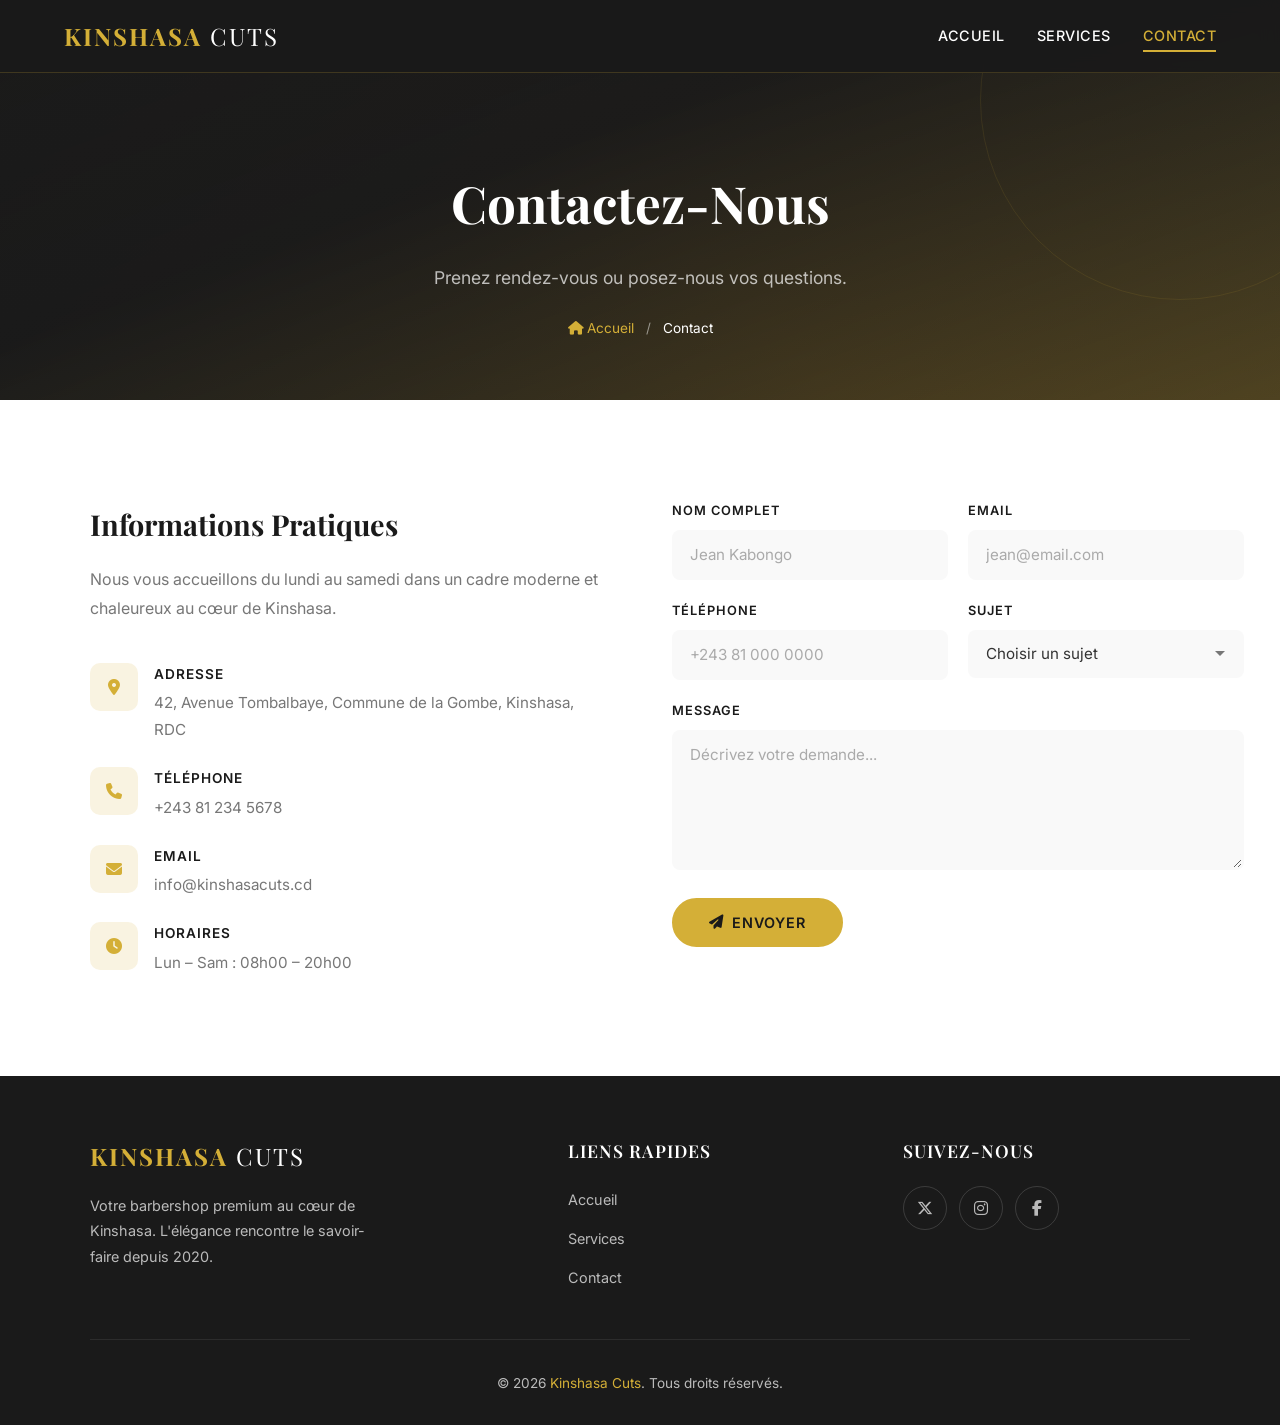
==== contact.html @ 55a13076 "création des trois pages" ====
<!DOCTYPE html>
<html lang="fr">
<head>
    <meta charset="UTF-8">
    <meta name="viewport" content="width=device-width, initial-scale=1.0">
    <title>Contact — KINSHASA CUTS</title>

    <!-- Google Fonts -->
    <link rel="preconnect" href="https://fonts.googleapis.com">
    <link rel="preconnect" href="https://fonts.gstatic.com" crossorigin>
    <link href="https://fonts.googleapis.com/css2?family=Inter:wght@300;400;500;600;700&family=Playfair+Display:wght@400;500;600;700;800&display=swap" rel="stylesheet">

    <!-- Font Awesome -->
    <link rel="stylesheet" href="https://cdnjs.cloudflare.com/ajax/libs/font-awesome/6.5.1/css/all.min.css">

    <!-- Stylesheet -->
    <link rel="stylesheet" href="styles.css">
</head>
<body>

    <!-- Hidden checkbox for CSS-only hamburger toggle -->
    <input type="checkbox" id="menu-toggle">

    <!-- Dark overlay when mobile menu is open -->
    <label for="menu-toggle" class="page-overlay" aria-hidden="true"></label>

    <!-- ============================================
         HEADER
         ============================================ -->
    <header class="header">
        <div class="container">
            <a href="index.html" class="logo">Kinshasa <span>Cuts</span></a>

            <label for="menu-toggle" class="hamburger-label" aria-label="Menu">
                <span class="bar"></span>
            </label>

            <nav class="main-nav" aria-label="Navigation principale">
                <ul>
                    <li><a href="index.html">Accueil</a></li>
                    <li><a href="services.html">Services</a></li>
                    <li><a href="contact.html" class="active">Contact</a></li>
                </ul>
            </nav>
        </div>
    </header>

    <main>

        <!-- ============================================
             PAGE BANNER
             ============================================ -->
        <section class="page-banner">
            <div class="container">
                <h1 class="page-banner-title">Contactez-Nous</h1>
                <p class="page-banner-subtitle">
                    Prenez rendez-vous ou posez-nous vos questions.
                </p>
                <div class="page-banner-breadcrumb">
                    <a href="index.html"><i class="fa-solid fa-house"></i> Accueil</a>
                    <span>/</span>
                    <span>Contact</span>
                </div>
            </div>
        </section>

        <!-- ============================================
             CONTACT SECTION
             ============================================ -->
        <section class="contact">
            <div class="container">
                <div class="contact-wrapper">

                    <!-- Infos pratiques -->
                    <div class="contact-info">
                        <h3>Informations Pratiques</h3>
                        <p>
                            Nous vous accueillons du lundi au samedi dans un cadre
                            moderne et chaleureux au cœur de Kinshasa.
                        </p>

                        <div class="info-list">
                            <div class="info-item">
                                <div class="info-item-icon">
                                    <i class="fa-solid fa-location-dot"></i>
                                </div>
                                <div class="info-item-text">
                                    <strong>Adresse</strong>
                                    <span>42, Avenue Tombalbaye, Commune de la Gombe, Kinshasa, RDC</span>
                                </div>
                            </div>

                            <div class="info-item">
                                <div class="info-item-icon">
                                    <i class="fa-solid fa-phone"></i>
                                </div>
                                <div class="info-item-text">
                                    <strong>Téléphone</strong>
                                    <span>+243 81 234 5678</span>
                                </div>
                            </div>

                            <div class="info-item">
                                <div class="info-item-icon">
                                    <i class="fa-solid fa-envelope"></i>
                                </div>
                                <div class="info-item-text">
                                    <strong>Email</strong>
                                    <span>info@kinshasacuts.cd</span>
                                </div>
                            </div>

                            <div class="info-item">
                                <div class="info-item-icon">
                                    <i class="fa-solid fa-clock"></i>
                                </div>
                                <div class="info-item-text">
                                    <strong>Horaires</strong>
                                    <span>Lun – Sam : 08h00 – 20h00</span>
                                </div>
                            </div>
                        </div>
                    </div>

                    <!-- Formulaire -->
                    <form class="contact-form" action="#" method="post">
                        <div class="form-grid">
                            <div class="form-group">
                                <label for="name">Nom complet</label>
                                <input
                                    type="text"
                                    id="name"
                                    name="name"
                                    placeholder="Jean Kabongo"
                                    required
                                >
                            </div>

                            <div class="form-group">
                                <label for="email">Email</label>
                                <input
                                    type="email"
                                    id="email"
                                    name="email"
                                    placeholder="jean@email.com"
                                    required
                                >
                            </div>

                            <div class="form-group">
                                <label for="phone">Téléphone</label>
                                <input
                                    type="tel"
                                    id="phone"
                                    name="phone"
                                    placeholder="+243 81 000 0000"
                                >
                            </div>

                            <div class="form-group">
                                <label for="subject">Sujet</label>
                                <select id="subject" name="subject" required>
                                    <option value="" disabled selected>Choisir un sujet</option>
                                    <option value="rendez-vous">Prise de rendez-vous</option>
                                    <option value="info">Demande d'informations</option>
                                    <option value="devis">Devis personnalisé</option>
                                    <option value="reclamation">Réclamation</option>
                                </select>
                            </div>

                            <div class="form-group full-width">
                                <label for="message">Message</label>
                                <textarea
                                    id="message"
                                    name="message"
                                    placeholder="Décrivez votre demande..."
                                    required
                                ></textarea>
                            </div>

                            <button type="submit" class="btn btn-primary btn-submit">
                                <i class="fa-solid fa-paper-plane"></i> Envoyer
                            </button>
                        </div>
                    </form>

                </div>
            </div>
        </section>

    </main>

    <!-- ============================================
         FOOTER
         ============================================ -->
    <footer class="footer">
        <div class="footer-grid">
            <div class="footer-brand">
                <a href="index.html" class="logo">Kinshasa <span>Cuts</span></a>
                <p>
                    Votre barbershop premium au cœur de Kinshasa. L'élégance
                    rencontre le savoir-faire depuis 2020.
                </p>
            </div>

            <div class="footer-col">
                <h4>Liens Rapides</h4>
                <ul class="footer-links">
                    <li><a href="index.html">Accueil</a></li>
                    <li><a href="services.html">Services</a></li>
                    <li><a href="contact.html">Contact</a></li>
                </ul>
            </div>

            <div class="footer-col">
                <h4>Suivez-Nous</h4>
                <div class="social-links">
                    <a href="#" class="social-link" aria-label="X (Twitter)">
                        <i class="fa-brands fa-x-twitter"></i>
                    </a>
                    <a href="#" class="social-link" aria-label="Instagram">
                        <i class="fa-brands fa-instagram"></i>
                    </a>
                    <a href="#" class="social-link" aria-label="Facebook">
                        <i class="fa-brands fa-facebook-f"></i>
                    </a>
                </div>
            </div>
        </div>

        <div class="footer-bottom">
            <p>&copy; 2026 <span>Kinshasa Cuts</span>. Tous droits réservés.</p>
        </div>
    </footer>

</body>
</html>
---- styles.css ----
/* ============================================
   CSS VARIABLES
   ============================================ */
:root {
    --gold: #D4AF37;
    --gold-hover: #C9A42E;
    --gold-light: rgba(212, 175, 55, 0.15);
    --charcoal: #1A1A1A;
    --off-white: #F9F9F9;
    --text: #333333;
    --text-light: #777777;
    --white: #FFFFFF;
    --shadow-sm: 0 2px 8px rgba(0, 0, 0, 0.08);
    --shadow-md: 0 8px 24px rgba(0, 0, 0, 0.12);
    --shadow-lg: 0 12px 40px rgba(0, 0, 0, 0.18);
    --radius: 12px;
    --transition: all 0.3s ease;
    --font-display: 'Playfair Display', Georgia, serif;
    --font-body: 'Inter', -apple-system, sans-serif;
}

/* ============================================
   RESET & BASE
   ============================================ */
*,
*::before,
*::after {
    margin: 0;
    padding: 0;
    box-sizing: border-box;
}

html {
    scroll-behavior: smooth;
    font-size: 16px;
}

body {
    font-family: var(--font-body);
    color: var(--text);
    background-color: var(--off-white);
    line-height: 1.7;
    -webkit-font-smoothing: antialiased;
}

img {
    max-width: 100%;
    display: block;
}

a {
    text-decoration: none;
    color: inherit;
}

ul {
    list-style: none;
}

.container {
    max-width: 1200px;
    margin: 0 auto;
    padding: 0 24px;
}

.section-title {
    font-family: var(--font-display);
    font-size: 2.5rem;
    font-weight: 700;
    text-align: center;
    margin-bottom: 1rem;
    color: var(--charcoal);
}

.section-subtitle {
    text-align: center;
    color: var(--text-light);
    font-size: 1.05rem;
    margin-bottom: 3.5rem;
    max-width: 550px;
    margin-left: auto;
    margin-right: auto;
}

.section-divider {
    width: 60px;
    height: 3px;
    background: var(--gold);
    margin: 0.75rem auto 1.25rem;
    border: none;
}

/* ============================================
   HEADER / NAVIGATION
   ============================================ */
.header {
    position: fixed;
    top: 0;
    left: 0;
    width: 100%;
    z-index: 1000;
    background: rgba(26, 26, 26, 0.95);
    backdrop-filter: blur(10px);
    -webkit-backdrop-filter: blur(10px);
    border-bottom: 1px solid rgba(212, 175, 55, 0.2);
}

.header .container {
    display: flex;
    align-items: center;
    justify-content: space-between;
    height: 72px;
}

.logo {
    font-family: var(--font-display);
    font-size: 1.5rem;
    font-weight: 700;
    color: var(--gold);
    letter-spacing: 2px;
    text-transform: uppercase;
    white-space: nowrap;
}

.logo span {
    color: var(--white);
    font-weight: 400;
}

/* Hamburger toggle — hidden checkbox */
#menu-toggle {
    display: none;
}

.hamburger-label {
    display: none;
    cursor: pointer;
    width: 32px;
    height: 32px;
    position: relative;
    z-index: 1001;
}

.hamburger-label .bar,
.hamburger-label .bar::before,
.hamburger-label .bar::after {
    display: block;
    width: 24px;
    height: 2px;
    background: var(--white);
    border-radius: 2px;
    transition: var(--transition);
    position: absolute;
    left: 4px;
}

.hamburger-label .bar {
    top: 15px;
}

.hamburger-label .bar::before {
    content: "";
    top: -7px;
}

.hamburger-label .bar::after {
    content: "";
    top: 7px;
}

/* Transform hamburger into X when checked */
#menu-toggle:checked ~ .header .hamburger-label .bar {
    background: transparent;
}

#menu-toggle:checked ~ .header .hamburger-label .bar::before {
    top: 0;
    transform: rotate(45deg);
    background: var(--gold);
}

#menu-toggle:checked ~ .header .hamburger-label .bar::after {
    top: 0;
    transform: rotate(-45deg);
    background: var(--gold);
}

.main-nav {
    display: flex;
    align-items: center;
}

.main-nav ul {
    display: flex;
    gap: 2rem;
}

.main-nav a {
    color: var(--white);
    font-size: 0.9rem;
    font-weight: 500;
    letter-spacing: 0.5px;
    text-transform: uppercase;
    padding: 0.5rem 0;
    position: relative;
    transition: var(--transition);
}

.main-nav a::after {
    content: "";
    position: absolute;
    bottom: 0;
    left: 0;
    width: 0;
    height: 2px;
    background: var(--gold);
    transition: var(--transition);
}

.main-nav a:hover {
    color: var(--gold);
}

.main-nav a:hover::after,
.main-nav a.active::after {
    width: 100%;
}

.main-nav a.active {
    color: var(--gold);
}

/* ============================================
   PAGE BANNER (internal pages)
   ============================================ */
.page-banner {
    padding: 160px 24px 60px;
    background:
        linear-gradient(
            160deg,
            rgba(26, 26, 26, 0.97) 0%,
            rgba(26, 26, 26, 0.88) 40%,
            rgba(212, 175, 55, 0.25) 100%
        ),
        linear-gradient(
            45deg,
            #1a1a1a 0%,
            #2a2218 50%,
            #1a1a1a 100%
        );
    text-align: center;
    position: relative;
    overflow: hidden;
}

.page-banner::before {
    content: "";
    position: absolute;
    width: 400px;
    height: 400px;
    border: 1px solid rgba(212, 175, 55, 0.1);
    border-radius: 50%;
    top: -100px;
    right: -100px;
}

.page-banner-title {
    font-family: var(--font-display);
    font-size: 3.2rem;
    font-weight: 700;
    color: var(--white);
    margin-bottom: 1rem;
}

.page-banner-subtitle {
    font-size: 1.1rem;
    color: rgba(255, 255, 255, 0.7);
    margin-bottom: 1.5rem;
    max-width: 500px;
    margin-left: auto;
    margin-right: auto;
}

.page-banner-breadcrumb {
    display: flex;
    align-items: center;
    justify-content: center;
    gap: 0.75rem;
    font-size: 0.85rem;
    color: rgba(255, 255, 255, 0.5);
}

.page-banner-breadcrumb a {
    color: var(--gold);
    transition: var(--transition);
}

.page-banner-breadcrumb a:hover {
    color: var(--white);
}

.page-banner-breadcrumb span:last-child {
    color: var(--white);
}

/* ============================================
   HERO SECTION
   ============================================ */
.hero {
    min-height: 100vh;
    display: flex;
    align-items: center;
    justify-content: center;
    text-align: center;
    padding: 120px 24px 80px;
    background:
        linear-gradient(
            160deg,
            rgba(26, 26, 26, 0.97) 0%,
            rgba(26, 26, 26, 0.88) 40%,
            rgba(212, 175, 55, 0.25) 100%
        ),
        linear-gradient(
            45deg,
            #1a1a1a 0%,
            #2a2218 50%,
            #1a1a1a 100%
        );
    background-size: cover;
    background-position: center;
    position: relative;
    overflow: hidden;
}

/* Decorative geometric element */
.hero::before {
    content: "";
    position: absolute;
    width: 500px;
    height: 500px;
    border: 1px solid rgba(212, 175, 55, 0.1);
    border-radius: 50%;
    top: -150px;
    right: -150px;
}

.hero::after {
    content: "";
    position: absolute;
    width: 300px;
    height: 300px;
    border: 1px solid rgba(212, 175, 55, 0.08);
    border-radius: 50%;
    bottom: -80px;
    left: -80px;
}

.hero-content {
    max-width: 750px;
    position: relative;
    z-index: 1;
}

.hero-badge {
    display: inline-block;
    padding: 0.4rem 1.2rem;
    border: 1px solid var(--gold);
    color: var(--gold);
    font-size: 0.75rem;
    font-weight: 600;
    letter-spacing: 3px;
    text-transform: uppercase;
    margin-bottom: 2rem;
    border-radius: 30px;
}

.hero h1 {
    font-family: var(--font-display);
    font-size: 3.8rem;
    font-weight: 700;
    color: var(--white);
    line-height: 1.15;
    margin-bottom: 1.5rem;
}

.hero h1 em {
    color: var(--gold);
    font-style: normal;
}

.hero p {
    font-size: 1.15rem;
    color: rgba(255, 255, 255, 0.7);
    max-width: 580px;
    margin: 0 auto 2.5rem;
    line-height: 1.8;
}

.hero-buttons {
    display: flex;
    gap: 1rem;
    justify-content: center;
    flex-wrap: wrap;
}

.btn {
    display: inline-flex;
    align-items: center;
    gap: 0.5rem;
    padding: 0.9rem 2.2rem;
    font-family: var(--font-body);
    font-size: 0.9rem;
    font-weight: 600;
    letter-spacing: 1px;
    text-transform: uppercase;
    border-radius: 50px;
    cursor: pointer;
    transition: var(--transition);
    border: 2px solid transparent;
}

.btn-primary {
    background: var(--gold);
    color: var(--charcoal);
    border-color: var(--gold);
}

.btn-primary:hover {
    background: var(--gold-hover);
    border-color: var(--gold-hover);
    transform: translateY(-2px);
    box-shadow: 0 8px 25px rgba(212, 175, 55, 0.35);
}

.btn-outline {
    background: transparent;
    color: var(--gold);
    border-color: var(--gold);
}

.btn-outline:hover {
    background: var(--gold);
    color: var(--charcoal);
    transform: translateY(-2px);
}

/* ============================================
   WHY CHOOSE US
   ============================================ */
.why-us {
    padding: 100px 24px;
    background: var(--white);
}

.why-grid {
    display: grid;
    grid-template-columns: repeat(3, 1fr);
    gap: 2.5rem;
    max-width: 1000px;
    margin: 0 auto;
}

.why-card {
    text-align: center;
    padding: 2.5rem 2rem;
    border-radius: var(--radius);
    background: var(--off-white);
    transition: var(--transition);
}

.why-card:hover {
    transform: translateY(-4px);
    box-shadow: var(--shadow-md);
}

.why-icon {
    width: 70px;
    height: 70px;
    margin: 0 auto 1.5rem;
    display: flex;
    align-items: center;
    justify-content: center;
    background: var(--gold-light);
    border-radius: 50%;
    color: var(--gold);
    font-size: 1.6rem;
}

.why-card h3 {
    font-family: var(--font-display);
    font-size: 1.25rem;
    font-weight: 600;
    margin-bottom: 0.75rem;
    color: var(--charcoal);
}

.why-card p {
    color: var(--text-light);
    font-size: 0.95rem;
    line-height: 1.7;
}

/* ============================================
   SERVICES SECTION
   ============================================ */
.services {
    padding: 100px 24px;
    background: var(--off-white);
}

.services-grid {
    display: grid;
    grid-template-columns: repeat(4, 1fr);
    gap: 2rem;
}

.service-card {
    background: var(--white);
    border-radius: var(--radius);
    padding: 2.5rem 1.5rem;
    text-align: center;
    border: 1px solid rgba(0, 0, 0, 0.06);
    transition: var(--transition);
    position: relative;
    overflow: hidden;
}

.service-card::before {
    content: "";
    position: absolute;
    top: 0;
    left: 0;
    width: 100%;
    height: 3px;
    background: var(--gold);
    transform: scaleX(0);
    transform-origin: left;
    transition: var(--transition);
}

.service-card:hover {
    transform: translateY(-8px);
    box-shadow: var(--shadow-lg);
    border-color: var(--gold);
}

.service-card:hover::before {
    transform: scaleX(1);
}

.service-icon {
    width: 80px;
    height: 80px;
    margin: 0 auto 1.5rem;
    display: flex;
    align-items: center;
    justify-content: center;
    background: var(--gold-light);
    border-radius: 50%;
    color: var(--gold);
    font-size: 1.8rem;
    transition: var(--transition);
}

.service-card:hover .service-icon {
    background: var(--gold);
    color: var(--white);
}

.service-card h3 {
    font-family: var(--font-display);
    font-size: 1.2rem;
    font-weight: 600;
    margin-bottom: 0.75rem;
    color: var(--charcoal);
}

.service-card p {
    color: var(--text-light);
    font-size: 0.9rem;
    line-height: 1.7;
    margin-bottom: 1.25rem;
}

.service-price {
    font-family: var(--font-display);
    font-size: 1.5rem;
    font-weight: 700;
    color: var(--gold);
}

.service-price small {
    font-size: 0.8rem;
    font-weight: 400;
    color: var(--text-light);
    font-family: var(--font-body);
}

/* ============================================
   CONTACT SECTION
   ============================================ */
.contact {
    padding: 100px 24px;
    background: var(--white);
}

.contact-wrapper {
    display: flex;
    gap: 4rem;
    max-width: 1100px;
    margin: 0 auto;
}

.contact-info {
    flex: 1;
    min-width: 0;
}

.contact-info h3 {
    font-family: var(--font-display);
    font-size: 1.8rem;
    font-weight: 700;
    margin-bottom: 1rem;
    color: var(--charcoal);
}

.contact-info > p {
    color: var(--text-light);
    margin-bottom: 2.5rem;
    line-height: 1.8;
}

.info-list {
    display: flex;
    flex-direction: column;
    gap: 1.5rem;
}

.info-item {
    display: flex;
    align-items: flex-start;
    gap: 1rem;
}

.info-item-icon {
    width: 48px;
    height: 48px;
    min-width: 48px;
    display: flex;
    align-items: center;
    justify-content: center;
    background: var(--gold-light);
    border-radius: 10px;
    color: var(--gold);
    font-size: 1rem;
}

.info-item-text strong {
    display: block;
    font-size: 0.85rem;
    font-weight: 600;
    text-transform: uppercase;
    letter-spacing: 1px;
    color: var(--charcoal);
    margin-bottom: 0.2rem;
}

.info-item-text span {
    color: var(--text-light);
    font-size: 0.95rem;
}

.contact-form {
    flex: 1;
    min-width: 0;
}

.form-grid {
    display: grid;
    grid-template-columns: 1fr 1fr;
    gap: 1.25rem;
}

.form-group {
    display: flex;
    flex-direction: column;
}

.form-group.full-width {
    grid-column: 1 / -1;
}

.form-group label {
    font-size: 0.8rem;
    font-weight: 600;
    text-transform: uppercase;
    letter-spacing: 1px;
    color: var(--charcoal);
    margin-bottom: 0.5rem;
}

.form-group input,
.form-group select,
.form-group textarea {
    padding: 0.85rem 1rem;
    font-family: var(--font-body);
    font-size: 0.95rem;
    color: var(--text);
    background: var(--off-white);
    border: 2px solid transparent;
    border-radius: 8px;
    outline: none;
    transition: var(--transition);
}

.form-group input:focus,
.form-group select:focus,
.form-group textarea:focus {
    border-color: var(--gold);
    background: var(--white);
    box-shadow: 0 0 0 4px var(--gold-light);
}

.form-group input::placeholder,
.form-group textarea::placeholder {
    color: #aaa;
}

.form-group textarea {
    min-height: 140px;
    resize: vertical;
}

.form-group select {
    appearance: none;
    background-image: url("data:image/svg+xml,%3Csvg xmlns='http://www.w3.org/2000/svg' width='12' height='12' viewBox='0 0 12 12'%3E%3Cpath fill='%23777' d='M6 8L1 3h10z'/%3E%3C/svg%3E");
    background-repeat: no-repeat;
    background-position: right 1rem center;
    padding-right: 2.5rem;
    cursor: pointer;
}

.btn-submit {
    grid-column: 1 / -1;
    margin-top: 0.5rem;
    justify-self: start;
}

/* ============================================
   FOOTER
   ============================================ */
.footer {
    background: var(--charcoal);
    color: rgba(255, 255, 255, 0.7);
    padding: 60px 24px 30px;
}

.footer-grid {
    display: grid;
    grid-template-columns: 1.5fr 1fr 1fr;
    gap: 3rem;
    max-width: 1100px;
    margin: 0 auto;
    padding-bottom: 3rem;
    border-bottom: 1px solid rgba(255, 255, 255, 0.08);
}

.footer-brand .logo {
    margin-bottom: 1rem;
    display: inline-block;
}

.footer-brand p {
    font-size: 0.9rem;
    line-height: 1.8;
    max-width: 300px;
}

.footer-col h4 {
    font-family: var(--font-display);
    font-size: 1.1rem;
    font-weight: 600;
    color: var(--white);
    margin-bottom: 1.25rem;
    text-transform: uppercase;
    letter-spacing: 1px;
}

.footer-links {
    display: flex;
    flex-direction: column;
    gap: 0.75rem;
}

.footer-links a {
    font-size: 0.9rem;
    transition: var(--transition);
}

.footer-links a:hover {
    color: var(--gold);
    padding-left: 4px;
}

.social-links {
    display: flex;
    gap: 0.75rem;
}

.social-link {
    width: 44px;
    height: 44px;
    display: flex;
    align-items: center;
    justify-content: center;
    border: 1px solid rgba(255, 255, 255, 0.15);
    border-radius: 50%;
    color: rgba(255, 255, 255, 0.7);
    font-size: 1rem;
    transition: var(--transition);
}

.social-link:hover {
    background: var(--gold);
    border-color: var(--gold);
    color: var(--charcoal);
    transform: translateY(-3px);
}

.footer-bottom {
    text-align: center;
    padding-top: 2rem;
    max-width: 1100px;
    margin: 0 auto;
    font-size: 0.85rem;
}

.footer-bottom span {
    color: var(--gold);
}

/* ============================================
   RESPONSIVE — TABLET (≤ 1024px)
   ============================================ */
@media (max-width: 1024px) {
    .hero h1 {
        font-size: 3rem;
    }

    .services-grid {
        grid-template-columns: repeat(2, 1fr);
    }

    .footer-grid {
        grid-template-columns: 1fr 1fr;
        gap: 2rem;
    }

    .footer-brand {
        grid-column: 1 / -1;
    }
}

/* ============================================
   RESPONSIVE — MOBILE (≤ 768px)
   ============================================ */
@media (max-width: 768px) {

    /* Show hamburger */
    .hamburger-label {
        display: block;
    }

    /* Nav — sliding panel */
    .main-nav {
        position: fixed;
        top: 0;
        right: 0;
        width: 280px;
        height: 100vh;
        background: var(--charcoal);
        flex-direction: column;
        justify-content: center;
        padding: 2rem;
        transform: translateX(100%);
        transition: transform 0.4s cubic-bezier(0.25, 0.8, 0.25, 1);
        box-shadow: -4px 0 20px rgba(0, 0, 0, 0.3);
    }

    #menu-toggle:checked ~ .header .main-nav {
        transform: translateX(0);
    }

    .main-nav ul {
        flex-direction: column;
        gap: 1.5rem;
        text-align: center;
    }

    .main-nav a {
        font-size: 1.1rem;
        padding: 0.5rem 0;
    }

    /* Overlay when menu is open */
    #menu-toggle:checked ~ .page-overlay {
        opacity: 1;
        pointer-events: all;
    }

    .page-overlay {
        position: fixed;
        inset: 0;
        background: rgba(0, 0, 0, 0.5);
        z-index: 998;
        opacity: 0;
        pointer-events: none;
        transition: opacity 0.3s ease;
    }

    /* Page banner */
    .page-banner-title {
        font-size: 2.2rem;
    }

    /* Hero */
    .hero h1 {
        font-size: 2.2rem;
    }

    .hero p {
        font-size: 1rem;
    }

    .hero-badge {
        font-size: 0.7rem;
    }

    .hero-buttons {
        flex-direction: column;
        align-items: center;
    }

    .btn {
        width: 100%;
        max-width: 280px;
        justify-content: center;
    }

    /* Section titles */
    .section-title {
        font-size: 2rem;
    }

    /* Why us */
    .why-grid {
        grid-template-columns: 1fr;
        max-width: 400px;
    }

    /* Services */
    .services-grid {
        grid-template-columns: 1fr;
        max-width: 400px;
        margin: 0 auto;
    }

    /* Contact */
    .contact-wrapper {
        flex-direction: column;
        gap: 3rem;
    }

    .form-grid {
        grid-template-columns: 1fr;
    }

    /* Footer */
    .footer-grid {
        grid-template-columns: 1fr;
        text-align: center;
    }

    .footer-brand {
        display: flex;
        flex-direction: column;
        align-items: center;
    }

    .footer-brand p {
        text-align: center;
    }

    .footer-links {
        align-items: center;
    }

    .social-links {
        justify-content: center;
    }
}

/* ============================================
   RESPONSIVE — SMALL MOBILE (≤ 480px)
   ============================================ */
@media (max-width: 480px) {
    .hero h1 {
        font-size: 1.8rem;
    }

    .page-banner-title {
        font-size: 1.8rem;
    }

    .section-title {
        font-size: 1.6rem;
    }

    .contact-info h3 {
        font-size: 1.4rem;
    }
}
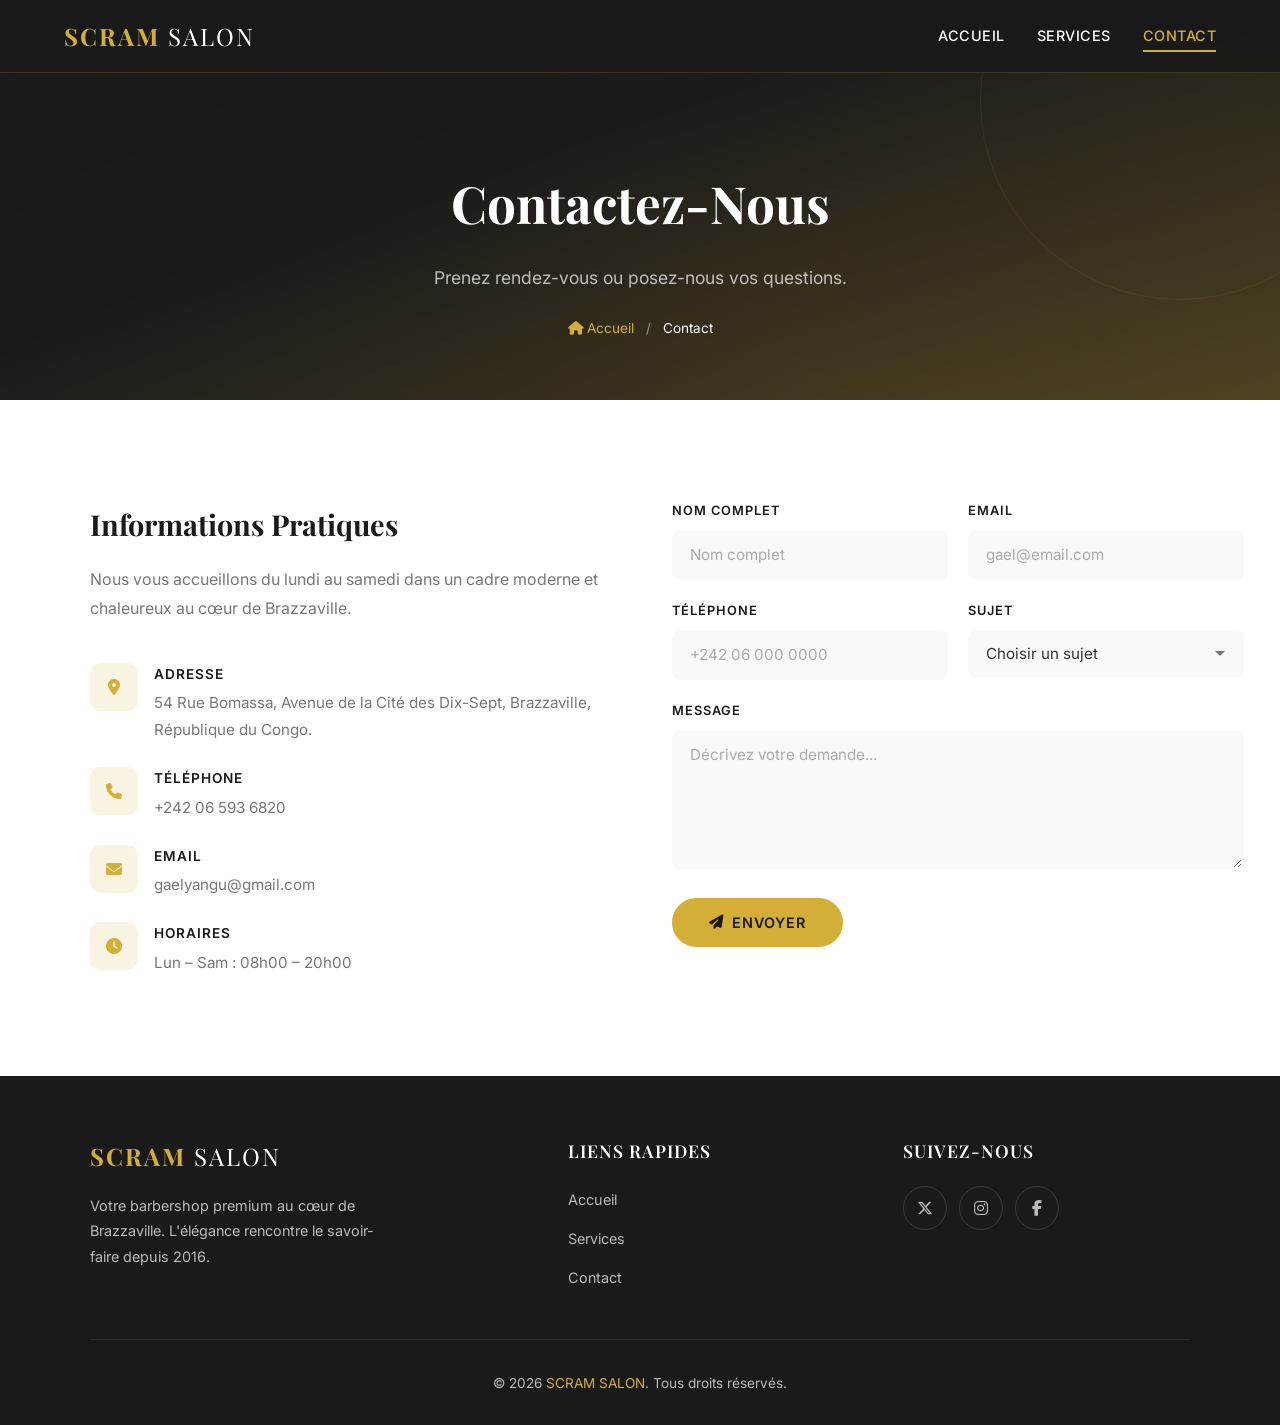
==== commit 1bcaf3c8: "modification de la pages contacts" ====
--- a/contact.html
+++ b/contact.html
@@ -3,7 +3,7 @@
 <head>
     <meta charset="UTF-8">
     <meta name="viewport" content="width=device-width, initial-scale=1.0">
-    <title>Contact — KINSHASA CUTS</title>
+    <title>Contact — SCRAM SALON</title>
 
     <!-- Google Fonts -->
     <link rel="preconnect" href="https://fonts.googleapis.com">
@@ -29,7 +29,7 @@
          ============================================ -->
     <header class="header">
         <div class="container">
-            <a href="index.html" class="logo">Kinshasa <span>Cuts</span></a>
+            <a href="index.html" class="logo">SCRAM <span>SALON</span></a>
 
             <label for="menu-toggle" class="hamburger-label" aria-label="Menu">
                 <span class="bar"></span>
@@ -76,7 +76,7 @@
                         <h3>Informations Pratiques</h3>
                         <p>
                             Nous vous accueillons du lundi au samedi dans un cadre
-                            moderne et chaleureux au cœur de Kinshasa.
+                            moderne et chaleureux au cœur de Brazzaville.
                         </p>
 
                         <div class="info-list">
@@ -86,7 +86,7 @@
                                 </div>
                                 <div class="info-item-text">
                                     <strong>Adresse</strong>
-                                    <span>42, Avenue Tombalbaye, Commune de la Gombe, Kinshasa, RDC</span>
+                                    <span>54 Rue Bomassa, Avenue de la Cité des Dix-Sept, Brazzaville, République du Congo.</span>
                                 </div>
                             </div>
 
@@ -96,7 +96,7 @@
                                 </div>
                                 <div class="info-item-text">
                                     <strong>Téléphone</strong>
-                                    <span>+243 81 234 5678</span>
+                                    <span>+242 06 593 6820</span>
                                 </div>
                             </div>
 
@@ -106,7 +106,7 @@
                                 </div>
                                 <div class="info-item-text">
                                     <strong>Email</strong>
-                                    <span>info@kinshasacuts.cd</span>
+                                    <span>gaelyangu@gmail.com</span>
                                 </div>
                             </div>
 
@@ -131,7 +131,7 @@
                                     type="text"
                                     id="name"
                                     name="name"
-                                    placeholder="Jean Kabongo"
+                                    placeholder="Nom complet"
                                     required
                                 >
                             </div>
@@ -142,7 +142,7 @@
                                     type="email"
                                     id="email"
                                     name="email"
-                                    placeholder="jean@email.com"
+                                    placeholder="gael@email.com"
                                     required
                                 >
                             </div>
@@ -153,7 +153,7 @@
                                     type="tel"
                                     id="phone"
                                     name="phone"
-                                    placeholder="+243 81 000 0000"
+                                    placeholder="+242 06 000 0000"
                                 >
                             </div>
 
@@ -196,10 +196,10 @@
     <footer class="footer">
         <div class="footer-grid">
             <div class="footer-brand">
-                <a href="index.html" class="logo">Kinshasa <span>Cuts</span></a>
+                <a href="index.html" class="logo">SCRAM <span>SALON</span></a>
                 <p>
-                    Votre barbershop premium au cœur de Kinshasa. L'élégance
-                    rencontre le savoir-faire depuis 2020.
+                    Votre barbershop premium au cœur de Brazzaville. L'élégance
+                    rencontre le savoir-faire depuis 2016.
                 </p>
             </div>
 
@@ -229,7 +229,7 @@
         </div>
 
         <div class="footer-bottom">
-            <p>&copy; 2026 <span>Kinshasa Cuts</span>. Tous droits réservés.</p>
+            <p>&copy; 2026 <span>SCRAM SALON</span>. Tous droits réservés.</p>
         </div>
     </footer>
 
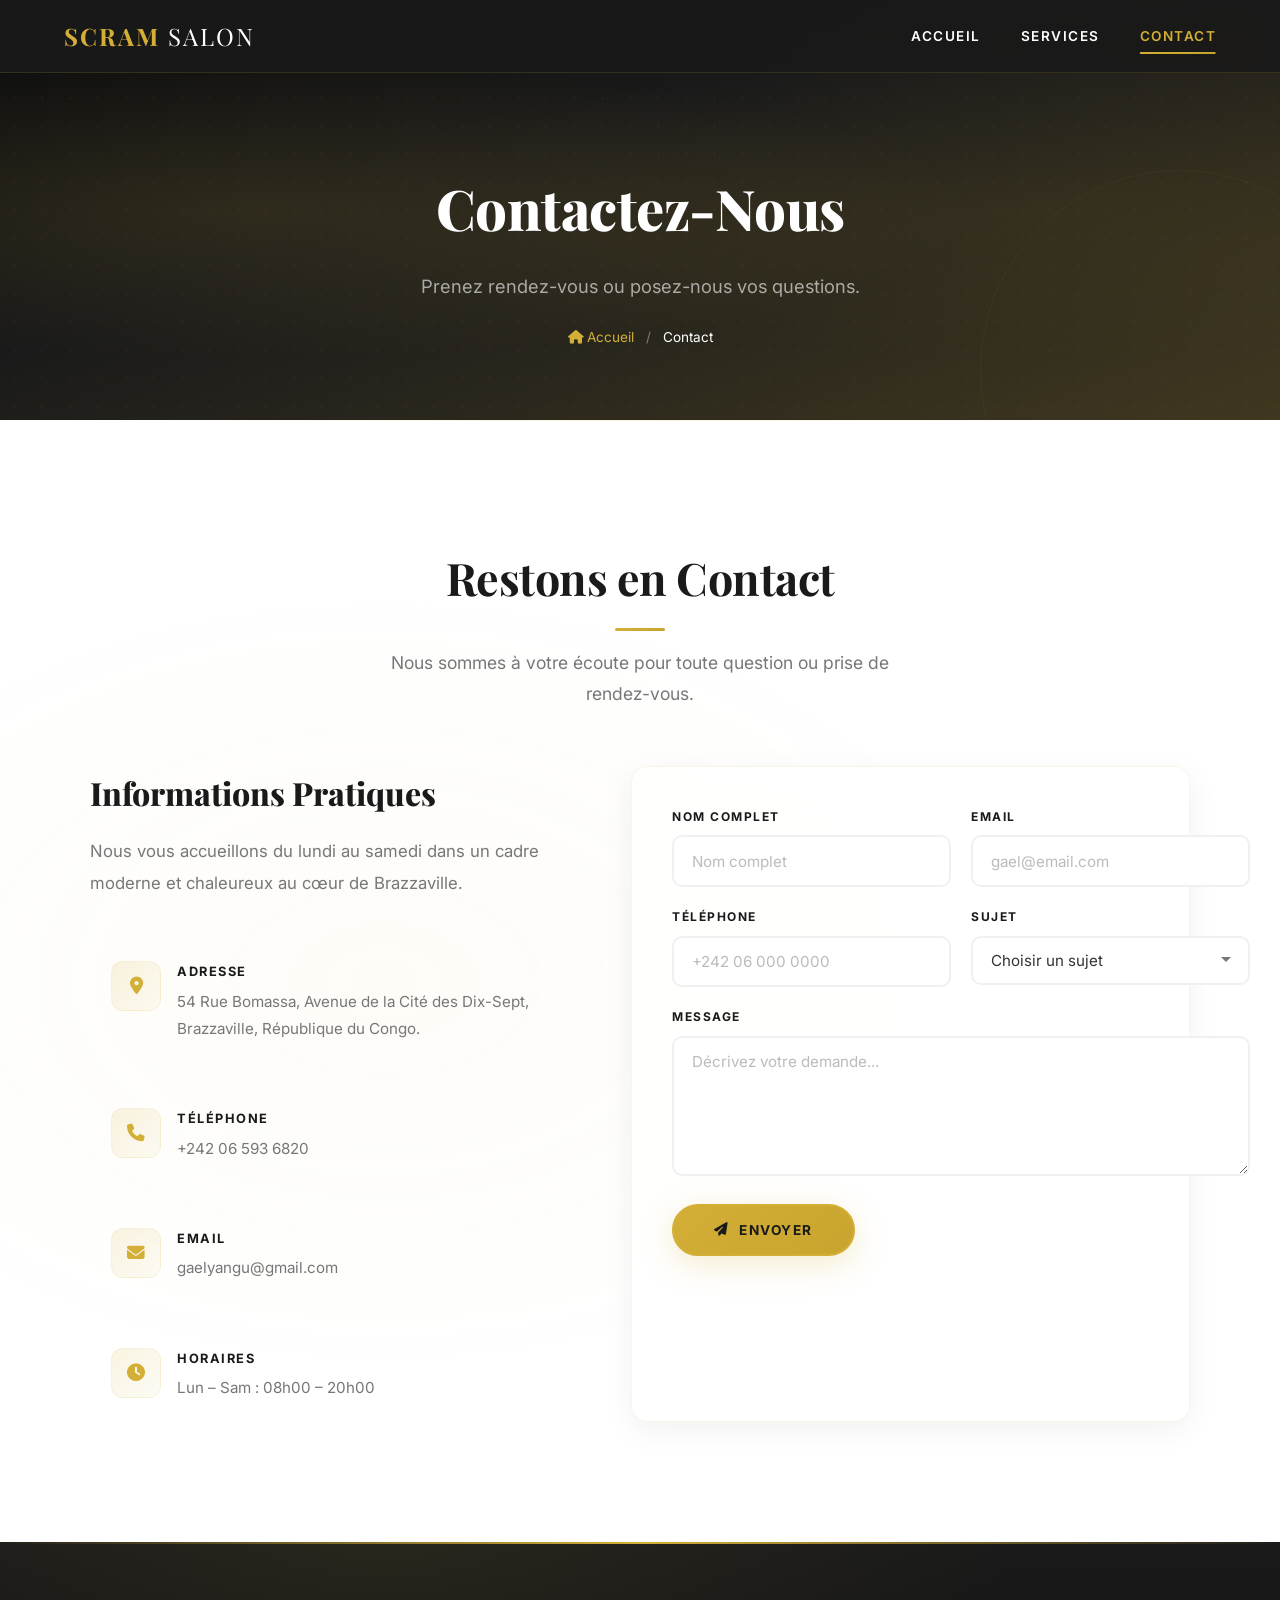
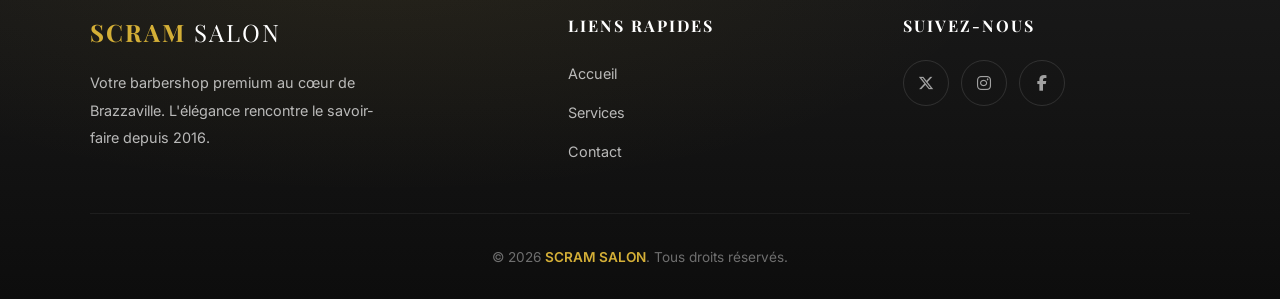
==== commit 07abcd69: "modification" ====
--- a/contact.html
+++ b/contact.html
@@ -5,6 +5,8 @@
     <meta name="viewport" content="width=device-width, initial-scale=1.0">
     <title>Contact — SCRAM SALON</title>
 
+    <meta name="description" content="Contactez SCRAM SALON à Brazzaville. Prenez rendez-vous, demandez un devis ou posez-nous vos questions.">
+    <link rel="icon" href="data:image/svg+xml,<svg xmlns='http://www.w3.org/2000/svg' viewBox='0 0 100 100'><rect width='100' height='100' rx='20' fill='%231A1A1A'/><text x='50' y='68' text-anchor='middle' font-size='50' fill='%23D4AF37'>✂</text></svg>">
     <!-- Google Fonts -->
     <link rel="preconnect" href="https://fonts.googleapis.com">
     <link rel="preconnect" href="https://fonts.gstatic.com" crossorigin>
@@ -39,7 +41,7 @@
                 <ul>
                     <li><a href="index.html">Accueil</a></li>
                     <li><a href="services.html">Services</a></li>
-                    <li><a href="contact.html" class="active">Contact</a></li>
+                    <li><a href="contact.html" class="active" aria-current="page">Contact</a></li>
                 </ul>
             </nav>
         </div>
@@ -69,6 +71,13 @@
              ============================================ -->
         <section class="contact">
             <div class="container">
+
+                <h2 class="section-title">Restons en Contact</h2>
+                <hr class="section-divider">
+                <p class="section-subtitle">
+                    Nous sommes à votre écoute pour toute question ou prise de rendez-vous.
+                </p>
+
                 <div class="contact-wrapper">
 
                     <!-- Infos pratiques -->
--- a/styles.css
+++ b/styles.css
@@ -5,7 +5,9 @@
     --gold: #D4AF37;
     --gold-hover: #C9A42E;
     --gold-light: rgba(212, 175, 55, 0.15);
+    --gold-glow: rgba(212, 175, 55, 0.4);
     --charcoal: #1A1A1A;
+    --charcoal-light: #2A2A2A;
     --off-white: #F9F9F9;
     --text: #333333;
     --text-light: #777777;
@@ -13,8 +15,11 @@
     --shadow-sm: 0 2px 8px rgba(0, 0, 0, 0.08);
     --shadow-md: 0 8px 24px rgba(0, 0, 0, 0.12);
     --shadow-lg: 0 12px 40px rgba(0, 0, 0, 0.18);
-    --radius: 12px;
-    --transition: all 0.3s ease;
+    --shadow-gold: 0 8px 32px rgba(212, 175, 55, 0.25);
+    --radius: 16px;
+    --radius-sm: 10px;
+    --transition: all 0.4s cubic-bezier(0.25, 0.46, 0.45, 0.94);
+    --transition-fast: all 0.25s ease;
     --font-display: 'Playfair Display', Georgia, serif;
     --font-body: 'Inter', -apple-system, sans-serif;
 }
@@ -41,6 +46,7 @@
     background-color: var(--off-white);
     line-height: 1.7;
     -webkit-font-smoothing: antialiased;
+    overflow-x: hidden;
 }
 
 img {
@@ -63,31 +69,127 @@
     padding: 0 24px;
 }
 
+/* ============================================
+   KEYFRAME ANIMATIONS
+   ============================================ */
+@keyframes fadeInUp {
+    from {
+        opacity: 0;
+        transform: translateY(40px);
+    }
+    to {
+        opacity: 1;
+        transform: translateY(0);
+    }
+}
+
+@keyframes fadeIn {
+    from { opacity: 0; }
+    to { opacity: 1; }
+}
+
+@keyframes float {
+    0%, 100% { transform: translateY(0) rotate(0deg); }
+    50% { transform: translateY(-20px) rotate(3deg); }
+}
+
+@keyframes floatReverse {
+    0%, 100% { transform: translateY(0) rotate(0deg); }
+    50% { transform: translateY(15px) rotate(-2deg); }
+}
+
+@keyframes pulse {
+    0%, 100% { opacity: 1; }
+    50% { opacity: 0.6; }
+}
+
+@keyframes shimmer {
+    0% { background-position: -200% center; }
+    100% { background-position: 200% center; }
+}
+
+@keyframes rotate {
+    from { transform: rotate(0deg); }
+    to { transform: rotate(360deg); }
+}
+
+@keyframes scaleIn {
+    from {
+        opacity: 0;
+        transform: scale(0.9);
+    }
+    to {
+        opacity: 1;
+        transform: scale(1);
+    }
+}
+
+@keyframes borderGlow {
+    0%, 100% { border-color: rgba(212, 175, 55, 0.3); }
+    50% { border-color: rgba(212, 175, 55, 0.8); }
+}
+
+@keyframes gradientFlow {
+    0% { background-position: 0% 50%; }
+    50% { background-position: 100% 50%; }
+    100% { background-position: 0% 50%; }
+}
+
+@keyframes slideInLeft {
+    from { opacity: 0; transform: translateX(-50px); }
+    to { opacity: 1; transform: translateX(0); }
+}
+
+@keyframes slideInRight {
+    from { opacity: 0; transform: translateX(50px); }
+    to { opacity: 1; transform: translateX(0); }
+}
+
+@keyframes dotPulse {
+    0%, 100% { opacity: 0.3; transform: scale(1); }
+    50% { opacity: 0.8; transform: scale(1.5); }
+}
+
+/* ============================================
+   SECTION TITLES
+   ============================================ */
 .section-title {
     font-family: var(--font-display);
-    font-size: 2.5rem;
+    font-size: 2.8rem;
     font-weight: 700;
     text-align: center;
     margin-bottom: 1rem;
     color: var(--charcoal);
+    letter-spacing: -0.5px;
+    position: relative;
+}
+
+.section-title::after {
+    content: "";
+    display: block;
+    width: 50px;
+    height: 3px;
+    background: linear-gradient(90deg, var(--gold), var(--gold-hover));
+    margin: 0.75rem auto 0;
+    border-radius: 2px;
 }
 
 .section-subtitle {
     text-align: center;
     color: var(--text-light);
-    font-size: 1.05rem;
+    font-size: 1.1rem;
     margin-bottom: 3.5rem;
     max-width: 550px;
     margin-left: auto;
     margin-right: auto;
+    line-height: 1.8;
 }
 
 .section-divider {
-    width: 60px;
-    height: 3px;
-    background: var(--gold);
-    margin: 0.75rem auto 1.25rem;
+    width: 0;
+    height: 0;
     border: none;
+    margin: 0;
 }
 
 /* ============================================
@@ -99,10 +201,11 @@
     left: 0;
     width: 100%;
     z-index: 1000;
-    background: rgba(26, 26, 26, 0.95);
-    backdrop-filter: blur(10px);
-    -webkit-backdrop-filter: blur(10px);
-    border-bottom: 1px solid rgba(212, 175, 55, 0.2);
+    background: rgba(26, 26, 26, 0.92);
+    backdrop-filter: blur(20px) saturate(180%);
+    -webkit-backdrop-filter: blur(20px) saturate(180%);
+    border-bottom: 1px solid rgba(212, 175, 55, 0.15);
+    transition: var(--transition);
 }
 
 .header .container {
@@ -120,6 +223,11 @@
     letter-spacing: 2px;
     text-transform: uppercase;
     white-space: nowrap;
+    transition: var(--transition);
+}
+
+.logo:hover {
+    text-shadow: 0 0 20px var(--gold-glow);
 }
 
 .logo span {
@@ -192,14 +300,14 @@
 
 .main-nav ul {
     display: flex;
-    gap: 2rem;
+    gap: 2.5rem;
 }
 
 .main-nav a {
     color: var(--white);
-    font-size: 0.9rem;
-    font-weight: 500;
-    letter-spacing: 0.5px;
+    font-size: 0.85rem;
+    font-weight: 600;
+    letter-spacing: 1.5px;
     text-transform: uppercase;
     padding: 0.5rem 0;
     position: relative;
@@ -209,12 +317,14 @@
 .main-nav a::after {
     content: "";
     position: absolute;
-    bottom: 0;
-    left: 0;
+    bottom: -2px;
+    left: 50%;
     width: 0;
     height: 2px;
-    background: var(--gold);
-    transition: var(--transition);
+    background: linear-gradient(90deg, var(--gold), var(--gold-hover));
+    transition: var(--transition);
+    transform: translateX(-50%);
+    border-radius: 2px;
 }
 
 .main-nav a:hover {
@@ -234,51 +344,61 @@
    PAGE BANNER (internal pages)
    ============================================ */
 .page-banner {
-    padding: 160px 24px 60px;
+    padding: 160px 24px 70px;
     background:
-        linear-gradient(
-            160deg,
-            rgba(26, 26, 26, 0.97) 0%,
-            rgba(26, 26, 26, 0.88) 40%,
-            rgba(212, 175, 55, 0.25) 100%
-        ),
-        linear-gradient(
-            45deg,
-            #1a1a1a 0%,
-            #2a2218 50%,
-            #1a1a1a 100%
-        );
+        radial-gradient(ellipse at 20% 50%, rgba(212, 175, 55, 0.12) 0%, transparent 50%),
+        radial-gradient(ellipse at 80% 50%, rgba(212, 175, 55, 0.06) 0%, transparent 50%),
+        linear-gradient(160deg, #0d0d0d 0%, #1a1a1a 40%, rgba(212, 175, 55, 0.2) 100%),
+        var(--charcoal);
     text-align: center;
     position: relative;
     overflow: hidden;
 }
 
 .page-banner::before {
+    content: "";
+    position: absolute;
+    inset: 0;
+    background-image: radial-gradient(rgba(212, 175, 55, 0.06) 1px, transparent 1px);
+    background-size: 28px 28px;
+    z-index: 0;
+}
+
+.page-banner::after {
     content: "";
     position: absolute;
     width: 400px;
     height: 400px;
-    border: 1px solid rgba(212, 175, 55, 0.1);
+    border: 1px solid rgba(212, 175, 55, 0.06);
     border-radius: 50%;
-    top: -100px;
+    bottom: -150px;
     right: -100px;
+    animation: rotate 50s linear infinite;
+    z-index: 0;
 }
 
 .page-banner-title {
     font-family: var(--font-display);
-    font-size: 3.2rem;
-    font-weight: 700;
+    font-size: 3.5rem;
+    font-weight: 800;
     color: var(--white);
     margin-bottom: 1rem;
+    letter-spacing: -0.5px;
+    animation: fadeInUp 0.8s ease both;
+    position: relative;
+    z-index: 1;
 }
 
 .page-banner-subtitle {
-    font-size: 1.1rem;
-    color: rgba(255, 255, 255, 0.7);
+    font-size: 1.15rem;
+    color: rgba(255, 255, 255, 0.6);
     margin-bottom: 1.5rem;
     max-width: 500px;
     margin-left: auto;
     margin-right: auto;
+    animation: fadeInUp 0.8s 0.2s ease both;
+    position: relative;
+    z-index: 1;
 }
 
 .page-banner-breadcrumb {
@@ -287,7 +407,10 @@
     justify-content: center;
     gap: 0.75rem;
     font-size: 0.85rem;
-    color: rgba(255, 255, 255, 0.5);
+    color: rgba(255, 255, 255, 0.4);
+    animation: fadeInUp 0.8s 0.4s ease both;
+    position: relative;
+    z-index: 1;
 }
 
 .page-banner-breadcrumb a {
@@ -314,91 +437,139 @@
     text-align: center;
     padding: 120px 24px 80px;
     background:
-        linear-gradient(
-            160deg,
-            rgba(26, 26, 26, 0.97) 0%,
-            rgba(26, 26, 26, 0.88) 40%,
-            rgba(212, 175, 55, 0.25) 100%
-        ),
-        linear-gradient(
-            45deg,
-            #1a1a1a 0%,
-            #2a2218 50%,
-            #1a1a1a 100%
-        );
+        radial-gradient(ellipse at 20% 50%, rgba(212, 175, 55, 0.15) 0%, transparent 50%),
+        radial-gradient(ellipse at 80% 20%, rgba(212, 175, 55, 0.08) 0%, transparent 40%),
+        radial-gradient(ellipse at 60% 80%, rgba(212, 175, 55, 0.06) 0%, transparent 50%),
+        linear-gradient(160deg, #0d0d0d 0%, #1a1a1a 35%, #22201a 60%, #1a1a1a 100%);
     background-size: cover;
     background-position: center;
     position: relative;
     overflow: hidden;
 }
 
-/* Decorative geometric element */
+/* Dot grid pattern overlay */
 .hero::before {
     content: "";
     position: absolute;
-    width: 500px;
-    height: 500px;
-    border: 1px solid rgba(212, 175, 55, 0.1);
+    inset: 0;
+    background-image: radial-gradient(rgba(212, 175, 55, 0.07) 1px, transparent 1px);
+    background-size: 32px 32px;
+    z-index: 0;
+}
+
+/* Large decorative floating circle */
+.hero::after {
+    content: "";
+    position: absolute;
+    width: 700px;
+    height: 700px;
+    border: 1px solid rgba(212, 175, 55, 0.06);
     border-radius: 50%;
-    top: -150px;
-    right: -150px;
-}
-
-.hero::after {
-    content: "";
-    position: absolute;
-    width: 300px;
-    height: 300px;
-    border: 1px solid rgba(212, 175, 55, 0.08);
-    border-radius: 50%;
-    bottom: -80px;
-    left: -80px;
-}
-
+    top: -250px;
+    right: -250px;
+    animation: float 12s ease-in-out infinite;
+    z-index: 0;
+}
+
+/* Extra decorative element via .hero-content */
 .hero-content {
-    max-width: 750px;
-    position: relative;
-    z-index: 1;
+    max-width: 800px;
+    position: relative;
+    z-index: 2;
+    animation: fadeInUp 1s ease both;
+}
+
+/* Floating decorative icons in hero */
+.hero-deco {
+    position: absolute;
+    color: rgba(212, 175, 55, 0.06);
+    font-size: 4rem;
+    z-index: 0;
+    pointer-events: none;
+}
+
+.hero-deco-1 {
+    top: 18%;
+    left: 8%;
+    font-size: 5rem;
+    animation: float 8s ease-in-out infinite;
+}
+
+.hero-deco-2 {
+    bottom: 22%;
+    right: 10%;
+    font-size: 3.5rem;
+    animation: floatReverse 10s ease-in-out infinite;
+}
+
+.hero-deco-3 {
+    top: 30%;
+    right: 15%;
+    font-size: 1.5rem;
+    animation: float 6s ease-in-out infinite 1s;
+    opacity: 0.5;
 }
 
 .hero-badge {
-    display: inline-block;
-    padding: 0.4rem 1.2rem;
-    border: 1px solid var(--gold);
+    display: inline-flex;
+    align-items: center;
+    gap: 0.5rem;
+    padding: 0.5rem 1.5rem;
+    border: 1px solid rgba(212, 175, 55, 0.4);
     color: var(--gold);
     font-size: 0.75rem;
-    font-weight: 600;
-    letter-spacing: 3px;
+    font-weight: 700;
+    letter-spacing: 4px;
     text-transform: uppercase;
-    margin-bottom: 2rem;
-    border-radius: 30px;
+    margin-bottom: 2.5rem;
+    border-radius: 50px;
+    background: rgba(212, 175, 55, 0.08);
+    backdrop-filter: blur(10px);
+    animation: borderGlow 3s ease-in-out infinite, fadeIn 1s 0.3s ease both;
+    text-shadow: 0 0 20px rgba(212, 175, 55, 0.3);
+}
+
+.hero-badge::before {
+    content: "";
+    width: 6px;
+    height: 6px;
+    background: var(--gold);
+    border-radius: 50%;
+    animation: pulse 2s ease-in-out infinite;
 }
 
 .hero h1 {
     font-family: var(--font-display);
-    font-size: 3.8rem;
-    font-weight: 700;
+    font-size: 4.2rem;
+    font-weight: 800;
     color: var(--white);
-    line-height: 1.15;
+    line-height: 1.1;
     margin-bottom: 1.5rem;
+    letter-spacing: -1px;
 }
 
 .hero h1 em {
-    color: var(--gold);
     font-style: normal;
+    background: linear-gradient(135deg, var(--gold) 0%, #F0D060 50%, var(--gold) 100%);
+    background-size: 200% auto;
+    -webkit-background-clip: text;
+    -webkit-text-fill-color: transparent;
+    background-clip: text;
+    animation: shimmer 4s linear infinite;
 }
 
 .hero p {
-    font-size: 1.15rem;
-    color: rgba(255, 255, 255, 0.7);
-    max-width: 580px;
-    margin: 0 auto 2.5rem;
-    line-height: 1.8;
+    font-size: 1.2rem;
+    color: rgba(255, 255, 255, 0.55);
+    max-width: 600px;
+    margin: 0 auto 3rem;
+    line-height: 1.9;
+    font-weight: 300;
 }
 
 .hero-buttons {
     display: flex;
-    gap: 1rem;
+    gap: 1.25rem;
     justify-content: center;
     flex-wrap: wrap;
 }
@@ -406,90 +577,159 @@
 .btn {
     display: inline-flex;
     align-items: center;
-    gap: 0.5rem;
-    padding: 0.9rem 2.2rem;
+    gap: 0.6rem;
+    padding: 1rem 2.5rem;
     font-family: var(--font-body);
-    font-size: 0.9rem;
-    font-weight: 600;
-    letter-spacing: 1px;
+    font-size: 0.85rem;
+    font-weight: 700;
+    letter-spacing: 1.5px;
     text-transform: uppercase;
     border-radius: 50px;
     cursor: pointer;
     transition: var(--transition);
     border: 2px solid transparent;
+    position: relative;
+    overflow: hidden;
+}
+
+.btn::before {
+    content: "";
+    position: absolute;
+    top: 0;
+    left: -100%;
+    width: 100%;
+    height: 100%;
+    background: linear-gradient(90deg, transparent, rgba(255, 255, 255, 0.2), transparent);
+    transition: left 0.5s ease;
+}
+
+.btn:hover::before {
+    left: 100%;
 }
 
 .btn-primary {
-    background: var(--gold);
+    background: linear-gradient(135deg, var(--gold) 0%, var(--gold-hover) 100%);
     color: var(--charcoal);
     border-color: var(--gold);
+    box-shadow: var(--shadow-gold);
 }
 
 .btn-primary:hover {
-    background: var(--gold-hover);
-    border-color: var(--gold-hover);
-    transform: translateY(-2px);
-    box-shadow: 0 8px 25px rgba(212, 175, 55, 0.35);
+    transform: translateY(-3px);
+    box-shadow: 0 12px 40px rgba(212, 175, 55, 0.4);
 }
 
 .btn-outline {
     background: transparent;
     color: var(--gold);
+    border-color: rgba(212, 175, 55, 0.5);
+    backdrop-filter: blur(10px);
+}
+
+.btn-outline:hover {
+    background: rgba(212, 175, 55, 0.1);
     border-color: var(--gold);
-}
-
-.btn-outline:hover {
-    background: var(--gold);
-    color: var(--charcoal);
-    transform: translateY(-2px);
+    transform: translateY(-3px);
+    box-shadow: 0 8px 25px rgba(212, 175, 55, 0.15);
 }
 
 /* ============================================
    WHY CHOOSE US
    ============================================ */
 .why-us {
-    padding: 100px 24px;
-    background: var(--white);
+    padding: 120px 24px;
+    background:
+        linear-gradient(135deg, rgba(212, 175, 55, 0.02) 25%, transparent 25%) -50px 0,
+        linear-gradient(225deg, rgba(212, 175, 55, 0.02) 25%, transparent 25%) -50px 0,
+        linear-gradient(315deg, rgba(212, 175, 55, 0.02) 25%, transparent 25%),
+        linear-gradient(45deg, rgba(212, 175, 55, 0.02) 25%, transparent 25%),
+        var(--white);
+    background-size: 20px 20px;
+    position: relative;
+}
+
+.why-us::before {
+    content: "";
+    position: absolute;
+    top: 0;
+    left: 0;
+    right: 0;
+    height: 3px;
+    background: linear-gradient(90deg, transparent 0%, var(--gold) 50%, transparent 100%);
 }
 
 .why-grid {
     display: grid;
     grid-template-columns: repeat(3, 1fr);
-    gap: 2.5rem;
-    max-width: 1000px;
+    gap: 2rem;
+    max-width: 1050px;
     margin: 0 auto;
 }
 
 .why-card {
     text-align: center;
-    padding: 2.5rem 2rem;
+    padding: 3rem 2rem;
     border-radius: var(--radius);
     background: var(--off-white);
     transition: var(--transition);
+    position: relative;
+    overflow: hidden;
+    border: 1px solid rgba(0, 0, 0, 0.04);
+    animation: fadeInUp 0.6s ease both;
+}
+
+.why-card:nth-child(1) { animation-delay: 0.1s; }
+.why-card:nth-child(2) { animation-delay: 0.2s; }
+.why-card:nth-child(3) { animation-delay: 0.3s; }
+
+.why-card::before {
+    content: "";
+    position: absolute;
+    top: 0;
+    left: 0;
+    right: 0;
+    height: 3px;
+    background: linear-gradient(90deg, transparent, var(--gold), transparent);
+    opacity: 0;
+    transition: var(--transition);
 }
 
 .why-card:hover {
-    transform: translateY(-4px);
-    box-shadow: var(--shadow-md);
+    transform: translateY(-8px);
+    box-shadow: var(--shadow-lg);
+    border-color: rgba(212, 175, 55, 0.15);
+}
+
+.why-card:hover::before {
+    opacity: 1;
 }
 
 .why-icon {
-    width: 70px;
-    height: 70px;
+    width: 80px;
+    height: 80px;
     margin: 0 auto 1.5rem;
     display: flex;
     align-items: center;
     justify-content: center;
-    background: var(--gold-light);
+    background: linear-gradient(135deg, rgba(212, 175, 55, 0.12) 0%, rgba(212, 175, 55, 0.05) 100%);
     border-radius: 50%;
     color: var(--gold);
-    font-size: 1.6rem;
+    font-size: 1.8rem;
+    transition: var(--transition);
+    border: 1px solid rgba(212, 175, 55, 0.1);
+}
+
+.why-card:hover .why-icon {
+    background: linear-gradient(135deg, var(--gold) 0%, var(--gold-hover) 100%);
+    color: var(--white);
+    transform: scale(1.1);
+    box-shadow: var(--shadow-gold);
 }
 
 .why-card h3 {
     font-family: var(--font-display);
-    font-size: 1.25rem;
-    font-weight: 600;
+    font-size: 1.3rem;
+    font-weight: 700;
     margin-bottom: 0.75rem;
     color: var(--charcoal);
 }
@@ -497,21 +737,35 @@
 .why-card p {
     color: var(--text-light);
     font-size: 0.95rem;
-    line-height: 1.7;
+    line-height: 1.8;
 }
 
 /* ============================================
    SERVICES SECTION
    ============================================ */
 .services {
-    padding: 100px 24px;
-    background: var(--off-white);
+    padding: 120px 24px;
+    background:
+        radial-gradient(ellipse at 20% 80%, rgba(212, 175, 55, 0.04) 0%, transparent 50%),
+        radial-gradient(ellipse at 80% 20%, rgba(212, 175, 55, 0.03) 0%, transparent 50%),
+        var(--off-white);
+    position: relative;
+}
+
+.services::before {
+    content: "";
+    position: absolute;
+    top: 0;
+    left: 10%;
+    right: 10%;
+    height: 1px;
+    background: linear-gradient(90deg, transparent, rgba(212, 175, 55, 0.2), transparent);
 }
 
 .services-grid {
     display: grid;
     grid-template-columns: repeat(4, 1fr);
-    gap: 2rem;
+    gap: 1.5rem;
 }
 
 .service-card {
@@ -519,58 +773,71 @@
     border-radius: var(--radius);
     padding: 2.5rem 1.5rem;
     text-align: center;
-    border: 1px solid rgba(0, 0, 0, 0.06);
+    border: 1px solid rgba(0, 0, 0, 0.05);
     transition: var(--transition);
     position: relative;
     overflow: hidden;
-}
+    animation: fadeInUp 0.6s ease both;
+}
+
+.service-card:nth-child(1) { animation-delay: 0.1s; }
+.service-card:nth-child(2) { animation-delay: 0.2s; }
+.service-card:nth-child(3) { animation-delay: 0.3s; }
+.service-card:nth-child(4) { animation-delay: 0.4s; }
 
 .service-card::before {
     content: "";
     position: absolute;
     top: 0;
     left: 0;
-    width: 100%;
-    height: 3px;
-    background: var(--gold);
-    transform: scaleX(0);
-    transform-origin: left;
-    transition: var(--transition);
+    right: 0;
+    height: 4px;
+    background: linear-gradient(90deg, transparent, var(--gold), transparent);
+    background-size: 200% auto;
+    transform: scaleX(0.6);
+    transform-origin: center;
+    transition: var(--transition);
+    opacity: 0.5;
 }
 
 .service-card:hover {
-    transform: translateY(-8px);
-    box-shadow: var(--shadow-lg);
-    border-color: var(--gold);
+    transform: translateY(-12px);
+    box-shadow: 0 20px 60px rgba(0, 0, 0, 0.12), 0 0 0 1px rgba(212, 175, 55, 0.2);
+    border-color: rgba(212, 175, 55, 0.3);
 }
 
 .service-card:hover::before {
     transform: scaleX(1);
+    opacity: 1;
+    animation: shimmer 2s linear infinite;
 }
 
 .service-icon {
-    width: 80px;
-    height: 80px;
+    width: 90px;
+    height: 90px;
     margin: 0 auto 1.5rem;
     display: flex;
     align-items: center;
     justify-content: center;
-    background: var(--gold-light);
+    background: linear-gradient(135deg, rgba(212, 175, 55, 0.12) 0%, rgba(212, 175, 55, 0.04) 100%);
     border-radius: 50%;
     color: var(--gold);
-    font-size: 1.8rem;
-    transition: var(--transition);
+    font-size: 2rem;
+    transition: var(--transition);
+    border: 1px solid rgba(212, 175, 55, 0.1);
 }
 
 .service-card:hover .service-icon {
-    background: var(--gold);
+    background: linear-gradient(135deg, var(--gold) 0%, #F0D060 100%);
     color: var(--white);
+    transform: scale(1.15) rotate(-5deg);
+    box-shadow: 0 8px 30px rgba(212, 175, 55, 0.4);
 }
 
 .service-card h3 {
     font-family: var(--font-display);
-    font-size: 1.2rem;
-    font-weight: 600;
+    font-size: 1.25rem;
+    font-weight: 700;
     margin-bottom: 0.75rem;
     color: var(--charcoal);
 }
@@ -578,30 +845,46 @@
 .service-card p {
     color: var(--text-light);
     font-size: 0.9rem;
-    line-height: 1.7;
-    margin-bottom: 1.25rem;
+    line-height: 1.8;
+    margin-bottom: 1.5rem;
 }
 
 .service-price {
     font-family: var(--font-display);
-    font-size: 1.5rem;
-    font-weight: 700;
+    font-size: 1.6rem;
+    font-weight: 800;
     color: var(--gold);
+    padding-top: 1rem;
+    border-top: 1px solid rgba(0, 0, 0, 0.06);
 }
 
 .service-price small {
-    font-size: 0.8rem;
+    font-size: 0.75rem;
     font-weight: 400;
     color: var(--text-light);
     font-family: var(--font-body);
+    letter-spacing: 0.5px;
 }
 
 /* ============================================
    CONTACT SECTION
    ============================================ */
 .contact {
-    padding: 100px 24px;
-    background: var(--white);
+    padding: 120px 24px;
+    background:
+        radial-gradient(ellipse at 30% 50%, rgba(212, 175, 55, 0.04) 0%, transparent 50%),
+        var(--white);
+    position: relative;
+}
+
+.contact::before {
+    content: "";
+    position: absolute;
+    top: 0;
+    left: 10%;
+    right: 10%;
+    height: 1px;
+    background: linear-gradient(90deg, transparent, rgba(212, 175, 55, 0.2), transparent);
 }
 
 .contact-wrapper {
@@ -618,8 +901,8 @@
 
 .contact-info h3 {
     font-family: var(--font-display);
-    font-size: 1.8rem;
-    font-weight: 700;
+    font-size: 2rem;
+    font-weight: 800;
     margin-bottom: 1rem;
     color: var(--charcoal);
 }
@@ -627,7 +910,8 @@
 .contact-info > p {
     color: var(--text-light);
     margin-bottom: 2.5rem;
-    line-height: 1.8;
+    line-height: 1.9;
+    font-size: 1.05rem;
 }
 
 .info-list {
@@ -640,29 +924,47 @@
     display: flex;
     align-items: flex-start;
     gap: 1rem;
+    padding: 1.25rem;
+    border-radius: var(--radius-sm);
+    transition: var(--transition);
+    border: 1px solid transparent;
+}
+
+.info-item:hover {
+    background: var(--off-white);
+    border-color: rgba(212, 175, 55, 0.1);
+    transform: translateX(4px);
 }
 
 .info-item-icon {
-    width: 48px;
-    height: 48px;
-    min-width: 48px;
+    width: 50px;
+    height: 50px;
+    min-width: 50px;
     display: flex;
     align-items: center;
     justify-content: center;
-    background: var(--gold-light);
-    border-radius: 10px;
+    background: linear-gradient(135deg, rgba(212, 175, 55, 0.15) 0%, rgba(212, 175, 55, 0.05) 100%);
+    border-radius: 12px;
     color: var(--gold);
-    font-size: 1rem;
+    font-size: 1.1rem;
+    transition: var(--transition);
+    border: 1px solid rgba(212, 175, 55, 0.1);
+}
+
+.info-item:hover .info-item-icon {
+    background: linear-gradient(135deg, var(--gold) 0%, var(--gold-hover) 100%);
+    color: var(--white);
+    transform: scale(1.1);
 }
 
 .info-item-text strong {
     display: block;
-    font-size: 0.85rem;
-    font-weight: 600;
+    font-size: 0.8rem;
+    font-weight: 700;
     text-transform: uppercase;
-    letter-spacing: 1px;
+    letter-spacing: 1.5px;
     color: var(--charcoal);
-    margin-bottom: 0.2rem;
+    margin-bottom: 0.3rem;
 }
 
 .info-item-text span {
@@ -673,6 +975,13 @@
 .contact-form {
     flex: 1;
     min-width: 0;
+    background: rgba(255, 255, 255, 0.7);
+    backdrop-filter: blur(20px) saturate(180%);
+    -webkit-backdrop-filter: blur(20px) saturate(180%);
+    border: 1px solid rgba(212, 175, 55, 0.12);
+    border-radius: var(--radius);
+    padding: 2.5rem;
+    box-shadow: 0 8px 32px rgba(0, 0, 0, 0.06);
 }
 
 .form-grid {
@@ -691,10 +1000,10 @@
 }
 
 .form-group label {
-    font-size: 0.8rem;
-    font-weight: 600;
+    font-size: 0.75rem;
+    font-weight: 700;
     text-transform: uppercase;
-    letter-spacing: 1px;
+    letter-spacing: 1.5px;
     color: var(--charcoal);
     margin-bottom: 0.5rem;
 }
@@ -702,13 +1011,13 @@
 .form-group input,
 .form-group select,
 .form-group textarea {
-    padding: 0.85rem 1rem;
+    padding: 0.9rem 1.1rem;
     font-family: var(--font-body);
     font-size: 0.95rem;
     color: var(--text);
-    background: var(--off-white);
-    border: 2px solid transparent;
-    border-radius: 8px;
+    background: var(--white);
+    border: 2px solid rgba(0, 0, 0, 0.06);
+    border-radius: var(--radius-sm);
     outline: none;
     transition: var(--transition);
 }
@@ -718,12 +1027,13 @@
 .form-group textarea:focus {
     border-color: var(--gold);
     background: var(--white);
-    box-shadow: 0 0 0 4px var(--gold-light);
+    box-shadow: 0 0 0 4px var(--gold-light), var(--shadow-sm);
+    transform: translateY(-1px);
 }
 
 .form-group input::placeholder,
 .form-group textarea::placeholder {
-    color: #aaa;
+    color: #bbb;
 }
 
 .form-group textarea {
@@ -750,9 +1060,22 @@
    FOOTER
    ============================================ */
 .footer {
-    background: var(--charcoal);
+    background:
+        radial-gradient(ellipse at 30% 0%, rgba(212, 175, 55, 0.08) 0%, transparent 50%),
+        linear-gradient(180deg, #1a1a1a 0%, #0d0d0d 100%);
     color: rgba(255, 255, 255, 0.7);
-    padding: 60px 24px 30px;
+    padding: 70px 24px 30px;
+    position: relative;
+}
+
+.footer::before {
+    content: "";
+    position: absolute;
+    top: 0;
+    left: 0;
+    right: 0;
+    height: 2px;
+    background: linear-gradient(90deg, transparent 0%, var(--gold) 50%, transparent 100%);
 }
 
 .footer-grid {
@@ -762,7 +1085,7 @@
     max-width: 1100px;
     margin: 0 auto;
     padding-bottom: 3rem;
-    border-bottom: 1px solid rgba(255, 255, 255, 0.08);
+    border-bottom: 1px solid rgba(255, 255, 255, 0.06);
 }
 
 .footer-brand .logo {
@@ -772,18 +1095,18 @@
 
 .footer-brand p {
     font-size: 0.9rem;
-    line-height: 1.8;
+    line-height: 1.9;
     max-width: 300px;
 }
 
 .footer-col h4 {
     font-family: var(--font-display);
-    font-size: 1.1rem;
-    font-weight: 600;
+    font-size: 1rem;
+    font-weight: 700;
     color: var(--white);
     margin-bottom: 1.25rem;
     text-transform: uppercase;
-    letter-spacing: 1px;
+    letter-spacing: 2px;
 }
 
 .footer-links {
@@ -795,11 +1118,27 @@
 .footer-links a {
     font-size: 0.9rem;
     transition: var(--transition);
+    position: relative;
+}
+
+.footer-links a::before {
+    content: "";
+    position: absolute;
+    bottom: -2px;
+    left: 0;
+    width: 0;
+    height: 1px;
+    background: var(--gold);
+    transition: var(--transition);
 }
 
 .footer-links a:hover {
     color: var(--gold);
-    padding-left: 4px;
+    padding-left: 6px;
+}
+
+.footer-links a:hover::before {
+    width: 100%;
 }
 
 .social-links {
@@ -808,23 +1147,24 @@
 }
 
 .social-link {
-    width: 44px;
-    height: 44px;
+    width: 46px;
+    height: 46px;
     display: flex;
     align-items: center;
     justify-content: center;
-    border: 1px solid rgba(255, 255, 255, 0.15);
+    border: 1px solid rgba(255, 255, 255, 0.12);
     border-radius: 50%;
-    color: rgba(255, 255, 255, 0.7);
+    color: rgba(255, 255, 255, 0.6);
     font-size: 1rem;
     transition: var(--transition);
 }
 
 .social-link:hover {
-    background: var(--gold);
+    background: linear-gradient(135deg, var(--gold) 0%, var(--gold-hover) 100%);
     border-color: var(--gold);
     color: var(--charcoal);
-    transform: translateY(-3px);
+    transform: translateY(-4px) scale(1.1);
+    box-shadow: var(--shadow-gold);
 }
 
 .footer-bottom {
@@ -833,10 +1173,12 @@
     max-width: 1100px;
     margin: 0 auto;
     font-size: 0.85rem;
+    color: rgba(255, 255, 255, 0.4);
 }
 
 .footer-bottom span {
     color: var(--gold);
+    font-weight: 600;
 }
 
 /* ============================================
@@ -844,7 +1186,11 @@
    ============================================ */
 @media (max-width: 1024px) {
     .hero h1 {
-        font-size: 3rem;
+        font-size: 3.2rem;
+    }
+
+    .section-title {
+        font-size: 2.4rem;
     }
 
     .services-grid {
@@ -876,15 +1222,16 @@
         position: fixed;
         top: 0;
         right: 0;
-        width: 280px;
+        width: 300px;
         height: 100vh;
-        background: var(--charcoal);
+        background: rgba(26, 26, 26, 0.98);
+        backdrop-filter: blur(20px);
         flex-direction: column;
         justify-content: center;
         padding: 2rem;
         transform: translateX(100%);
-        transition: transform 0.4s cubic-bezier(0.25, 0.8, 0.25, 1);
-        box-shadow: -4px 0 20px rgba(0, 0, 0, 0.3);
+        transition: transform 0.5s cubic-bezier(0.25, 0.8, 0.25, 1);
+        box-shadow: -10px 0 40px rgba(0, 0, 0, 0.4);
     }
 
     #menu-toggle:checked ~ .header .main-nav {
@@ -893,13 +1240,13 @@
 
     .main-nav ul {
         flex-direction: column;
-        gap: 1.5rem;
+        gap: 2rem;
         text-align: center;
     }
 
     .main-nav a {
         font-size: 1.1rem;
-        padding: 0.5rem 0;
+        letter-spacing: 3px;
     }
 
     /* Overlay when menu is open */
@@ -911,7 +1258,8 @@
     .page-overlay {
         position: fixed;
         inset: 0;
-        background: rgba(0, 0, 0, 0.5);
+        background: rgba(0, 0, 0, 0.6);
+        backdrop-filter: blur(4px);
         z-index: 998;
         opacity: 0;
         pointer-events: none;
@@ -920,12 +1268,12 @@
 
     /* Page banner */
     .page-banner-title {
-        font-size: 2.2rem;
+        font-size: 2.4rem;
     }
 
     /* Hero */
     .hero h1 {
-        font-size: 2.2rem;
+        font-size: 2.4rem;
     }
 
     .hero p {
@@ -933,7 +1281,9 @@
     }
 
     .hero-badge {
-        font-size: 0.7rem;
+        font-size: 0.65rem;
+        letter-spacing: 3px;
+        padding: 0.4rem 1.2rem;
     }
 
     .hero-buttons {
@@ -943,7 +1293,7 @@
 
     .btn {
         width: 100%;
-        max-width: 280px;
+        max-width: 300px;
         justify-content: center;
     }
 
@@ -955,17 +1305,26 @@
     /* Why us */
     .why-grid {
         grid-template-columns: 1fr;
-        max-width: 400px;
+        max-width: 420px;
+    }
+
+    .why-us,
+    .services {
+        padding: 80px 24px;
     }
 
     /* Services */
     .services-grid {
         grid-template-columns: 1fr;
-        max-width: 400px;
+        max-width: 420px;
         margin: 0 auto;
     }
 
     /* Contact */
+    .contact {
+        padding: 80px 24px;
+    }
+
     .contact-wrapper {
         flex-direction: column;
         gap: 3rem;
@@ -1005,18 +1364,28 @@
    ============================================ */
 @media (max-width: 480px) {
     .hero h1 {
-        font-size: 1.8rem;
+        font-size: 2rem;
     }
 
     .page-banner-title {
-        font-size: 1.8rem;
+        font-size: 2rem;
     }
 
     .section-title {
-        font-size: 1.6rem;
+        font-size: 1.7rem;
     }
 
     .contact-info h3 {
-        font-size: 1.4rem;
-    }
-}
+        font-size: 1.5rem;
+    }
+
+    .hero {
+        padding: 100px 16px 60px;
+    }
+
+    .why-us,
+    .services,
+    .contact {
+        padding: 60px 16px;
+    }
+}
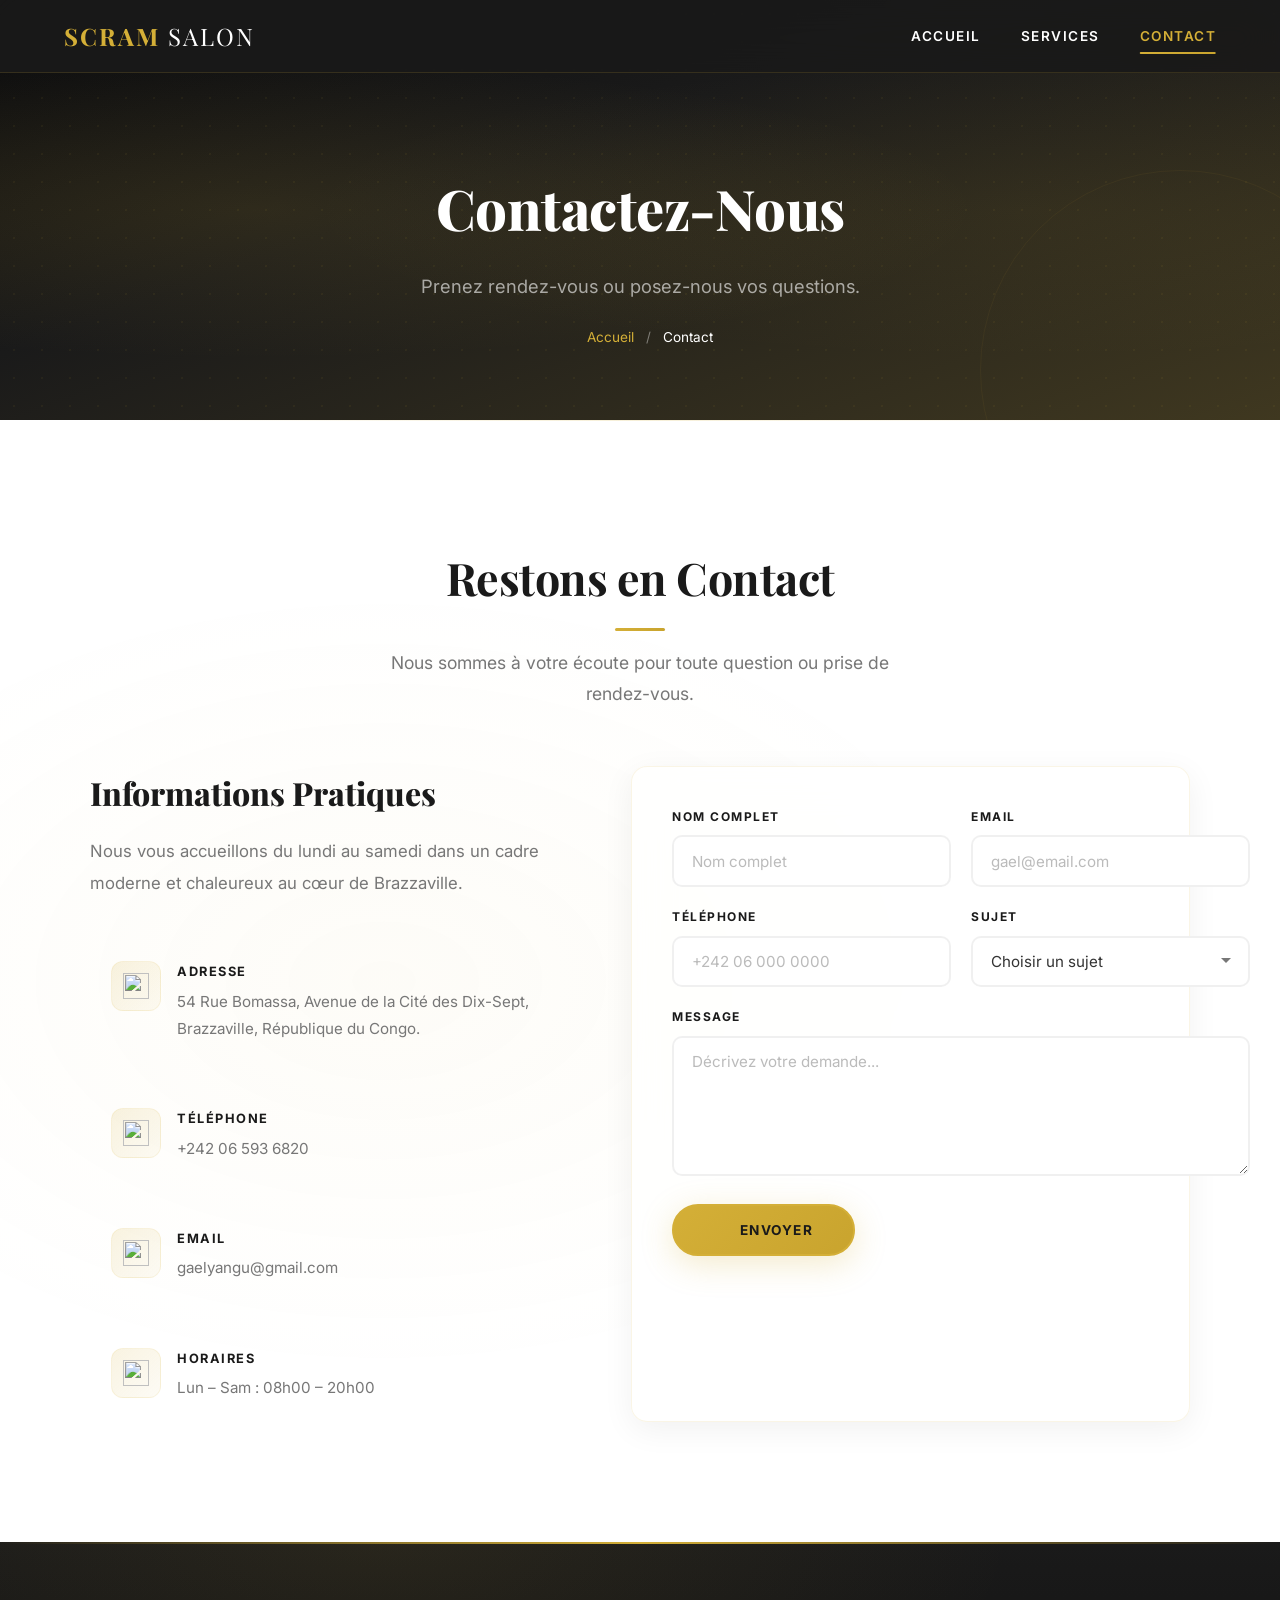
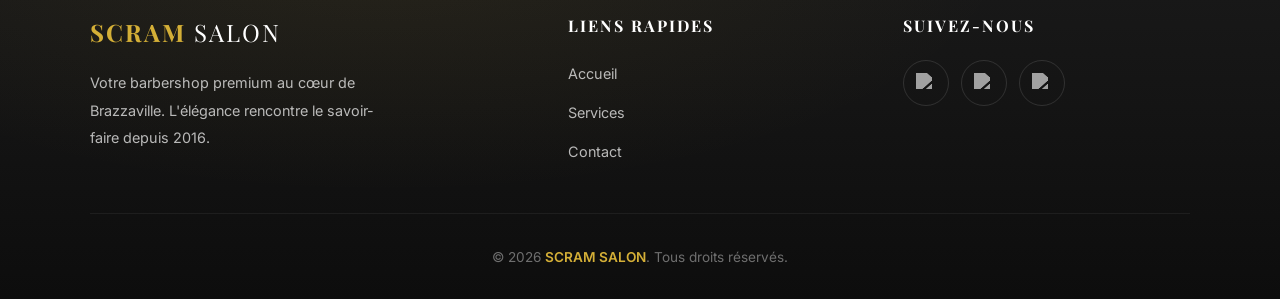
==== commit 1a111c58: "modification" ====
--- a/contact.html
+++ b/contact.html
@@ -12,8 +12,7 @@
     <link rel="preconnect" href="https://fonts.gstatic.com" crossorigin>
     <link href="https://fonts.googleapis.com/css2?family=Inter:wght@300;400;500;600;700&family=Playfair+Display:wght@400;500;600;700;800&display=swap" rel="stylesheet">
 
-    <!-- Font Awesome -->
-    <link rel="stylesheet" href="https://cdnjs.cloudflare.com/ajax/libs/font-awesome/6.5.1/css/all.min.css">
+    <!-- Font Awesome — removed, using images instead -->
 
     <!-- Stylesheet -->
     <link rel="stylesheet" href="styles.css">
@@ -59,7 +58,7 @@
                     Prenez rendez-vous ou posez-nous vos questions.
                 </p>
                 <div class="page-banner-breadcrumb">
-                    <a href="index.html"><i class="fa-solid fa-house"></i> Accueil</a>
+                    <a href="index.html"><img src="https://img.icons8.com/ios-glyphs/30/D4AF37/home.png" alt="" width="14" height="14"> Accueil</a>
                     <span>/</span>
                     <span>Contact</span>
                 </div>
@@ -91,7 +90,7 @@
                         <div class="info-list">
                             <div class="info-item">
                                 <div class="info-item-icon">
-                                    <i class="fa-solid fa-location-dot"></i>
+                                    <img src="https://img.icons8.com/ios-glyphs/30/D4AF37/marker.png" alt="" width="26" height="26">
                                 </div>
                                 <div class="info-item-text">
                                     <strong>Adresse</strong>
@@ -101,7 +100,7 @@
 
                             <div class="info-item">
                                 <div class="info-item-icon">
-                                    <i class="fa-solid fa-phone"></i>
+                                    <img src="https://img.icons8.com/ios-glyphs/30/D4AF37/phone.png" alt="" width="26" height="26">
                                 </div>
                                 <div class="info-item-text">
                                     <strong>Téléphone</strong>
@@ -111,7 +110,7 @@
 
                             <div class="info-item">
                                 <div class="info-item-icon">
-                                    <i class="fa-solid fa-envelope"></i>
+                                    <img src="https://img.icons8.com/ios-glyphs/30/D4AF37/new-message.png" alt="" width="26" height="26">
                                 </div>
                                 <div class="info-item-text">
                                     <strong>Email</strong>
@@ -121,7 +120,7 @@
 
                             <div class="info-item">
                                 <div class="info-item-icon">
-                                    <i class="fa-solid fa-clock"></i>
+                                    <img src="https://img.icons8.com/ios-glyphs/30/D4AF37/clock.png" alt="" width="26" height="26">
                                 </div>
                                 <div class="info-item-text">
                                     <strong>Horaires</strong>
@@ -188,7 +187,7 @@
                             </div>
 
                             <button type="submit" class="btn btn-primary btn-submit">
-                                <i class="fa-solid fa-paper-plane"></i> Envoyer
+                                <img src="https://img.icons8.com/ios-glyphs/30/FFFFFF/send-message.png" alt="" width="16" height="16"> Envoyer
                             </button>
                         </div>
                     </form>
@@ -225,13 +224,13 @@
                 <h4>Suivez-Nous</h4>
                 <div class="social-links">
                     <a href="#" class="social-link" aria-label="X (Twitter)">
-                        <i class="fa-brands fa-x-twitter"></i>
+                        <img src="https://img.icons8.com/ios-glyphs/30/FFFFFF/twitterx.png" alt="X" width="20" height="20">
                     </a>
                     <a href="#" class="social-link" aria-label="Instagram">
-                        <i class="fa-brands fa-instagram"></i>
+                        <img src="https://img.icons8.com/ios-glyphs/30/FFFFFF/instagram.png" alt="Instagram" width="20" height="20">
                     </a>
                     <a href="#" class="social-link" aria-label="Facebook">
-                        <i class="fa-brands fa-facebook-f"></i>
+                        <img src="https://img.icons8.com/ios-glyphs/30/FFFFFF/facebook-new.png" alt="Facebook" width="20" height="20">
                     </a>
                 </div>
             </div>
--- a/styles.css
+++ b/styles.css
@@ -416,10 +416,25 @@
 .page-banner-breadcrumb a {
     color: var(--gold);
     transition: var(--transition);
+    display: inline-flex;
+    align-items: center;
+    gap: 0.4rem;
+}
+
+.page-banner-breadcrumb a img {
+    width: 14px;
+    height: 14px;
+    filter: brightness(0) invert(1);
+    opacity: 0.7;
 }
 
 .page-banner-breadcrumb a:hover {
     color: var(--white);
+}
+
+.page-banner-breadcrumb a:hover img {
+    filter: brightness(0) invert(1);
+    opacity: 1;
 }
 
 .page-banner-breadcrumb span:last-child {
@@ -479,35 +494,45 @@
     animation: fadeInUp 1s ease both;
 }
 
-/* Floating decorative icons in hero */
+/* Floating decorative images in hero */
 .hero-deco {
     position: absolute;
-    color: rgba(212, 175, 55, 0.06);
-    font-size: 4rem;
     z-index: 0;
     pointer-events: none;
+    border-radius: 50%;
+    overflow: hidden;
+    opacity: 0.12;
+}
+
+.hero-deco img {
+    width: 100%;
+    height: 100%;
+    object-fit: cover;
 }
 
 .hero-deco-1 {
+    width: 120px;
+    height: 120px;
     top: 18%;
     left: 8%;
-    font-size: 5rem;
     animation: float 8s ease-in-out infinite;
 }
 
 .hero-deco-2 {
+    width: 90px;
+    height: 90px;
     bottom: 22%;
     right: 10%;
-    font-size: 3.5rem;
     animation: floatReverse 10s ease-in-out infinite;
 }
 
 .hero-deco-3 {
+    width: 60px;
+    height: 60px;
     top: 30%;
     right: 15%;
-    font-size: 1.5rem;
     animation: float 6s ease-in-out infinite 1s;
-    opacity: 0.5;
+    opacity: 0.08;
 }
 
 .hero-badge {
@@ -592,6 +617,20 @@
     overflow: hidden;
 }
 
+.btn img {
+    width: 16px;
+    height: 16px;
+}
+
+.btn-primary img {
+    filter: brightness(0) invert(1);
+}
+
+.btn-outline img {
+    filter: brightness(0) invert(1);
+    opacity: 0.8;
+}
+
 .btn::before {
     content: "";
     position: absolute;
@@ -705,25 +744,23 @@
 }
 
 .why-icon {
-    width: 80px;
-    height: 80px;
+    width: 100%;
+    height: 180px;
     margin: 0 auto 1.5rem;
-    display: flex;
-    align-items: center;
-    justify-content: center;
-    background: linear-gradient(135deg, rgba(212, 175, 55, 0.12) 0%, rgba(212, 175, 55, 0.05) 100%);
-    border-radius: 50%;
-    color: var(--gold);
-    font-size: 1.8rem;
-    transition: var(--transition);
-    border: 1px solid rgba(212, 175, 55, 0.1);
-}
-
-.why-card:hover .why-icon {
-    background: linear-gradient(135deg, var(--gold) 0%, var(--gold-hover) 100%);
-    color: var(--white);
-    transform: scale(1.1);
-    box-shadow: var(--shadow-gold);
+    border-radius: var(--radius-sm);
+    overflow: hidden;
+    position: relative;
+}
+
+.why-icon img {
+    width: 100%;
+    height: 100%;
+    object-fit: cover;
+    transition: var(--transition);
+}
+
+.why-card:hover .why-icon img {
+    transform: scale(1.08);
 }
 
 .why-card h3 {
@@ -813,25 +850,23 @@
 }
 
 .service-icon {
-    width: 90px;
-    height: 90px;
+    width: 100%;
+    height: 200px;
     margin: 0 auto 1.5rem;
-    display: flex;
-    align-items: center;
-    justify-content: center;
-    background: linear-gradient(135deg, rgba(212, 175, 55, 0.12) 0%, rgba(212, 175, 55, 0.04) 100%);
-    border-radius: 50%;
-    color: var(--gold);
-    font-size: 2rem;
-    transition: var(--transition);
-    border: 1px solid rgba(212, 175, 55, 0.1);
-}
-
-.service-card:hover .service-icon {
-    background: linear-gradient(135deg, var(--gold) 0%, #F0D060 100%);
-    color: var(--white);
-    transform: scale(1.15) rotate(-5deg);
-    box-shadow: 0 8px 30px rgba(212, 175, 55, 0.4);
+    border-radius: var(--radius-sm);
+    overflow: hidden;
+    position: relative;
+}
+
+.service-icon img {
+    width: 100%;
+    height: 100%;
+    object-fit: cover;
+    transition: var(--transition);
+}
+
+.service-card:hover .service-icon img {
+    transform: scale(1.08);
 }
 
 .service-card h3 {
@@ -945,16 +980,24 @@
     justify-content: center;
     background: linear-gradient(135deg, rgba(212, 175, 55, 0.15) 0%, rgba(212, 175, 55, 0.05) 100%);
     border-radius: 12px;
-    color: var(--gold);
-    font-size: 1.1rem;
+    overflow: hidden;
     transition: var(--transition);
     border: 1px solid rgba(212, 175, 55, 0.1);
+}
+
+.info-item-icon img {
+    width: 26px;
+    height: 26px;
+    object-fit: contain;
 }
 
 .info-item:hover .info-item-icon {
     background: linear-gradient(135deg, var(--gold) 0%, var(--gold-hover) 100%);
-    color: var(--white);
     transform: scale(1.1);
+}
+
+.info-item:hover .info-item-icon img {
+    filter: brightness(0) invert(1);
 }
 
 .info-item-text strong {
@@ -1056,6 +1099,10 @@
     justify-self: start;
 }
 
+.btn-submit img {
+    filter: brightness(0) invert(1);
+}
+
 /* ============================================
    FOOTER
    ============================================ */
@@ -1155,16 +1202,27 @@
     border: 1px solid rgba(255, 255, 255, 0.12);
     border-radius: 50%;
     color: rgba(255, 255, 255, 0.6);
-    font-size: 1rem;
+    transition: var(--transition);
+}
+
+.social-link img {
+    width: 20px;
+    height: 20px;
+    filter: brightness(0) invert(1);
+    opacity: 0.6;
     transition: var(--transition);
 }
 
 .social-link:hover {
     background: linear-gradient(135deg, var(--gold) 0%, var(--gold-hover) 100%);
     border-color: var(--gold);
-    color: var(--charcoal);
     transform: translateY(-4px) scale(1.1);
     box-shadow: var(--shadow-gold);
+}
+
+.social-link:hover img {
+    filter: brightness(0) invert(0);
+    opacity: 1;
 }
 
 .footer-bottom {
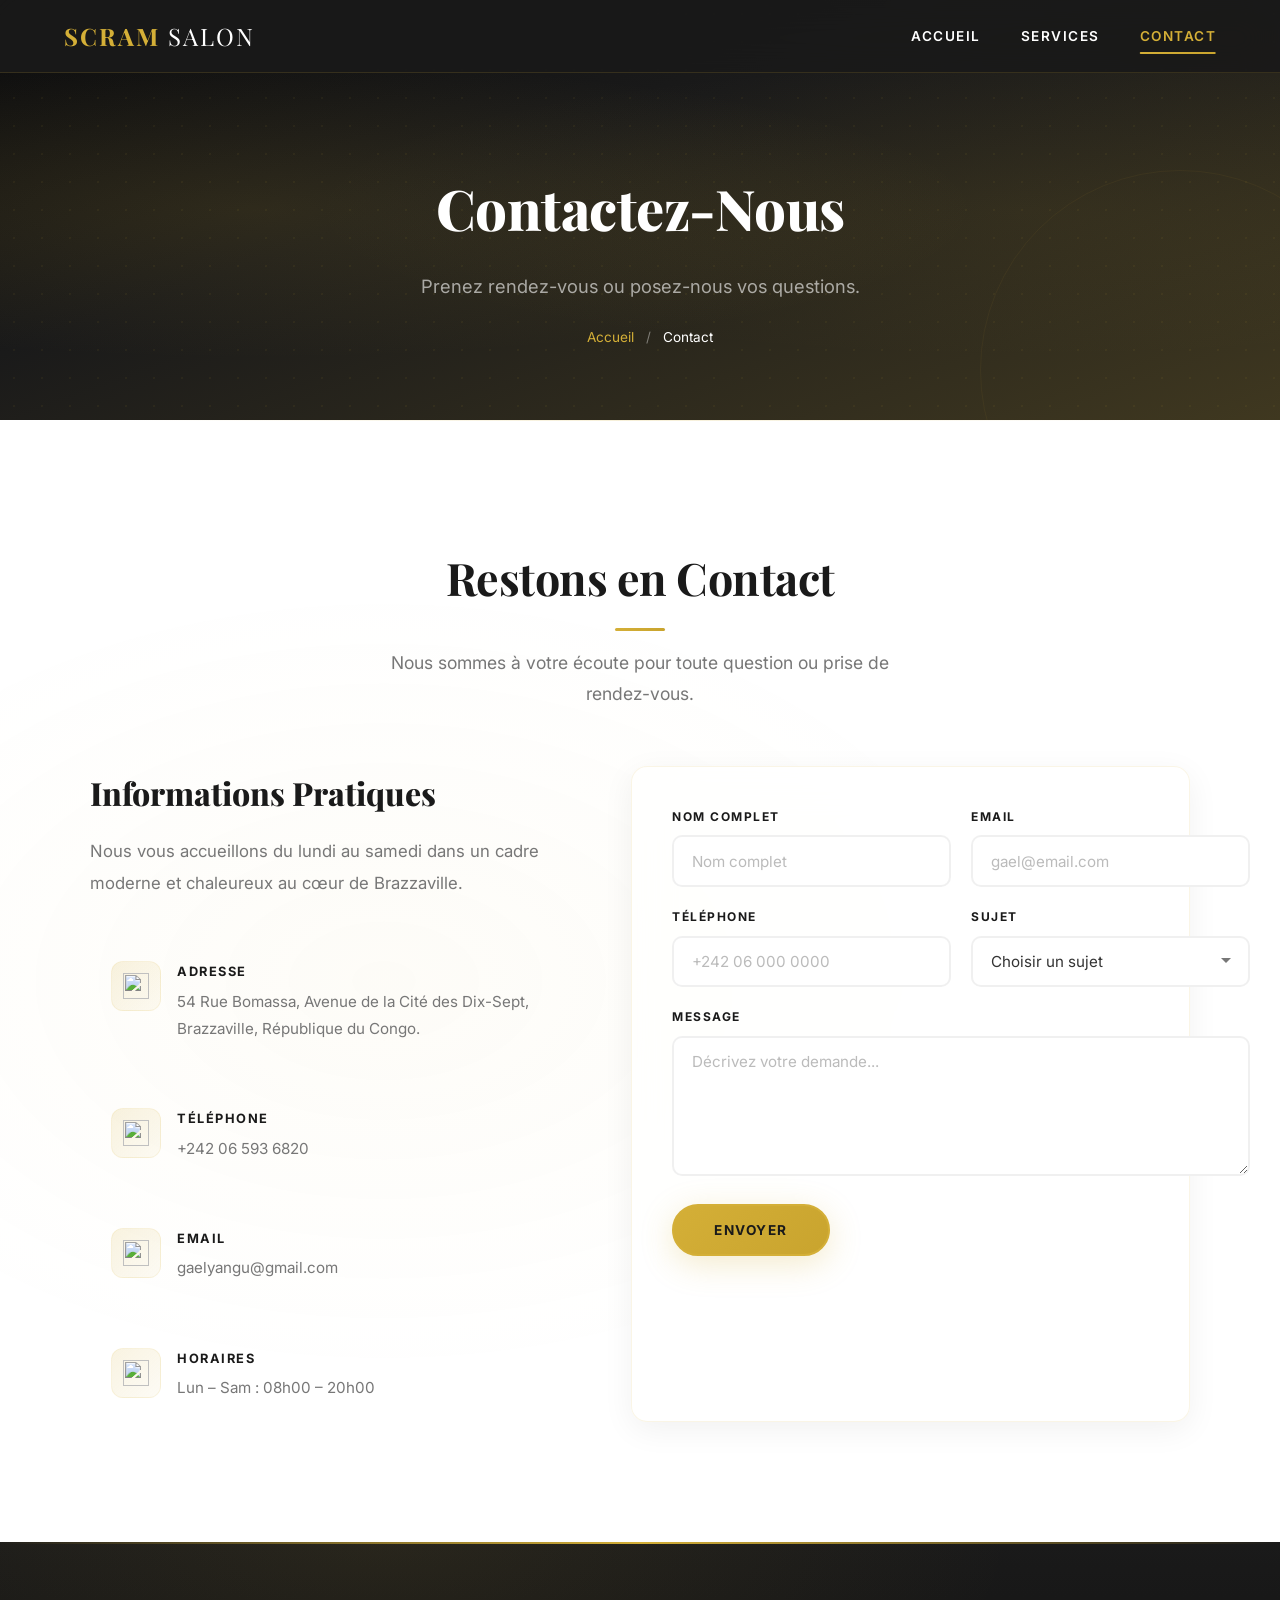
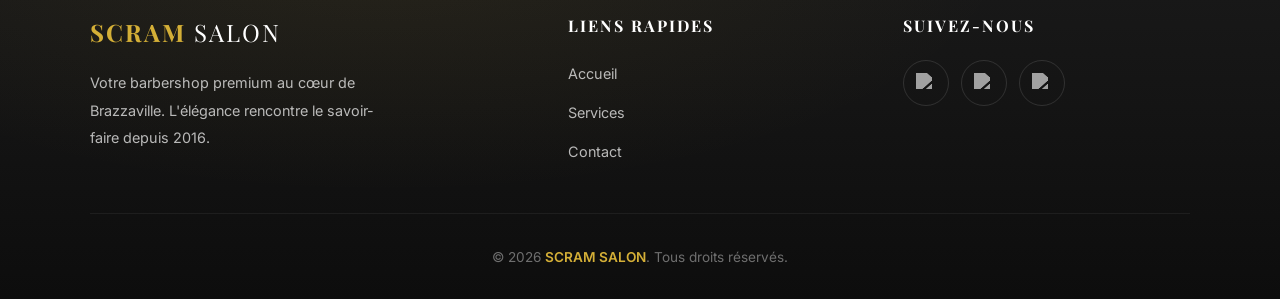
==== commit 50a0a692: "modif" ====
--- a/contact.html
+++ b/contact.html
@@ -187,7 +187,7 @@
                             </div>
 
                             <button type="submit" class="btn btn-primary btn-submit">
-                                <img src="https://img.icons8.com/ios-glyphs/30/FFFFFF/send-message.png" alt="" width="16" height="16"> Envoyer
+                                 Envoyer
                             </button>
                         </div>
                     </form>
